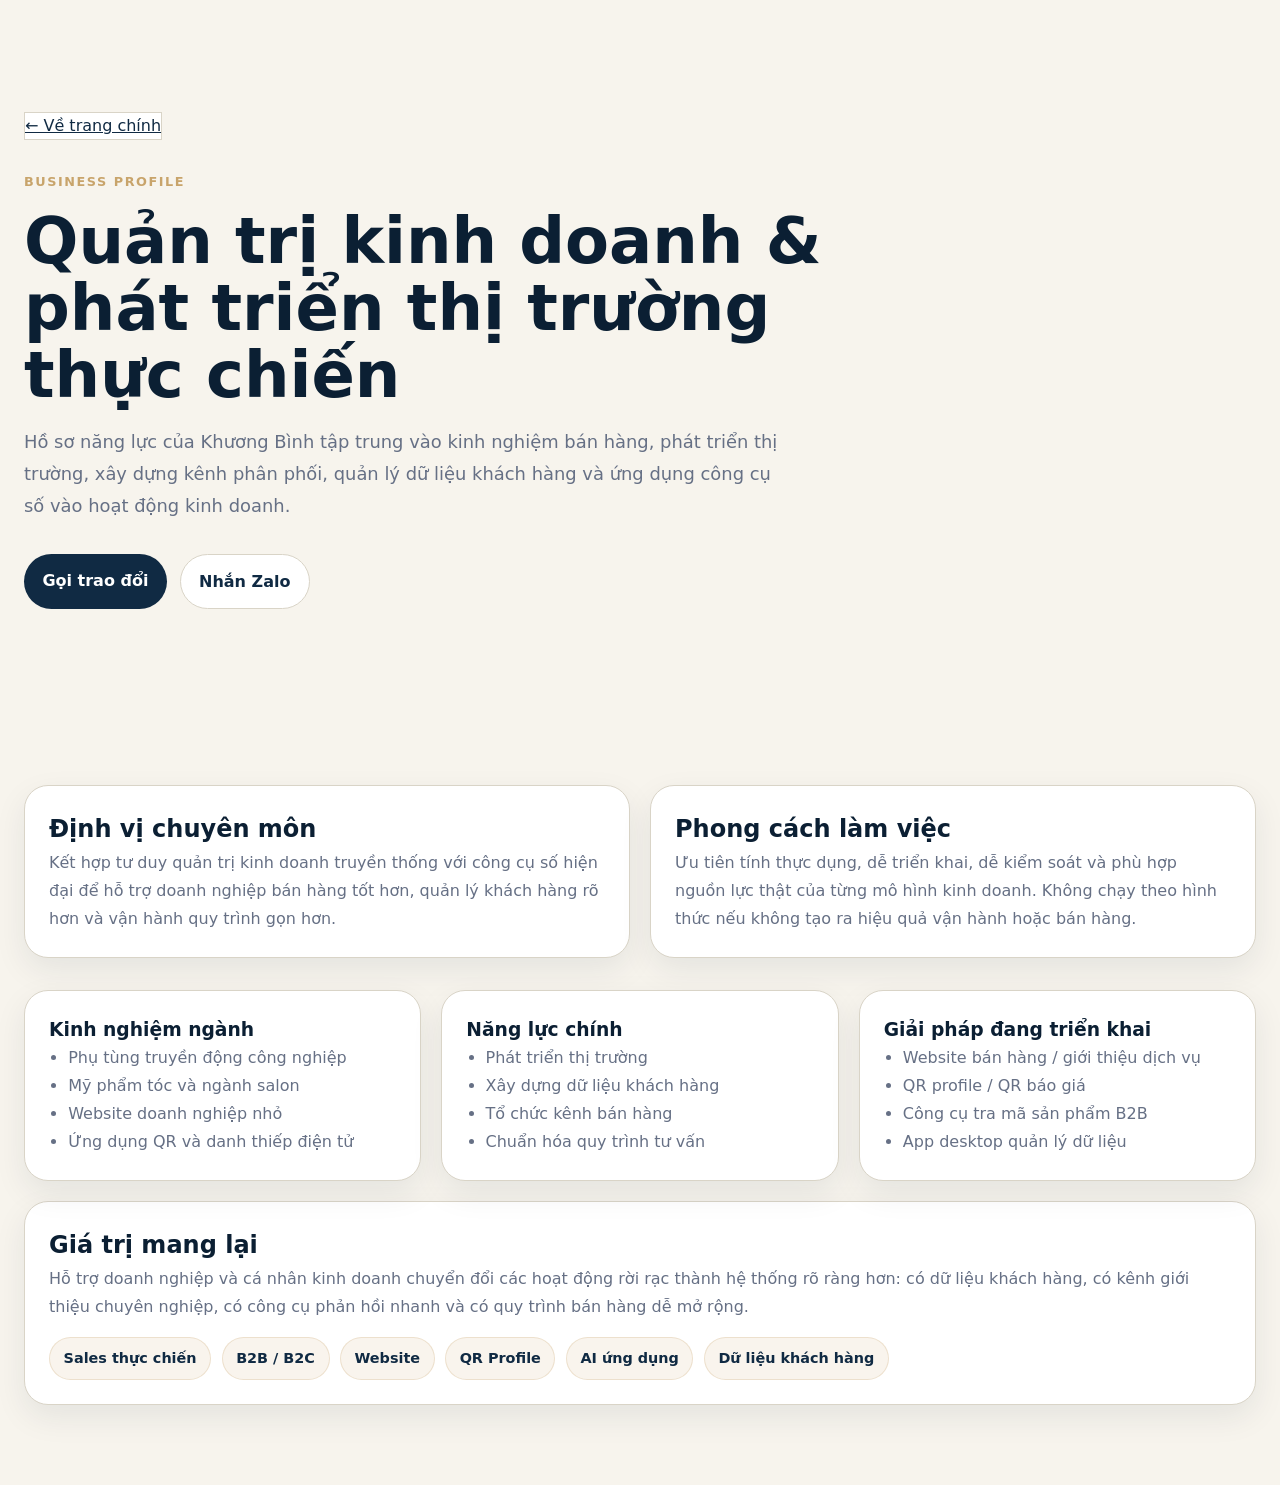
==== ho-so-quan-tri-kinh-doanh.html @ 4080fa9e "add business profile and digital card sample pages" ====
<!DOCTYPE html>
<html lang="vi">
<head>
  <meta charset="UTF-8" />
  <meta name="viewport" content="width=device-width, initial-scale=1.0" />
  <title>Hồ sơ quản trị kinh doanh - Khương Bình</title>
  <meta name="description" content="Hồ sơ năng lực quản trị kinh doanh, phát triển thị trường và giải pháp số thực chiến của Khương Bình." />
  <link rel="stylesheet" href="assets/css/style.css" />
  <style>
    .cv-page { background:#F7F4ED; color:#102A43; }
    .cv-hero { padding:7rem 0 4rem; }
    .cv-kicker { color:#C8A46B; font-weight:800; letter-spacing:.12em; text-transform:uppercase; font-size:.8rem; }
    .cv-title { max-width:850px; font-size:clamp(2.2rem,5vw,4.5rem); line-height:1.05; margin:1rem 0; color:#0B1F33; }
    .cv-lead { max-width:760px; font-size:1.12rem; line-height:1.8; color:#667085; }
    .cv-grid { display:grid; grid-template-columns:1fr; gap:1.25rem; margin-top:2rem; }
    .cv-card { background:#fff; border:1px solid #D9D4C7; border-radius:24px; padding:1.5rem; box-shadow:0 12px 32px rgba(16,42,67,.08); }
    .cv-card h2,.cv-card h3 { margin-top:0; color:#0B1F33; }
    .cv-card p,.cv-card li { color:#667085; line-height:1.75; }
    .cv-list { padding-left:1.2rem; margin-bottom:0; }
    .cv-badges { display:flex; flex-wrap:wrap; gap:.65rem; margin-top:1rem; }
    .cv-badge { padding:.55rem .85rem; border-radius:999px; background:rgba(200,164,107,.12); border:1px solid rgba(200,164,107,.25); font-weight:700; font-size:.9rem; color:#102A43; }
    .cv-actions { display:flex; flex-wrap:wrap; gap:.8rem; margin-top:2rem; }
    .cv-actions a { text-decoration:none; padding:.85rem 1.15rem; border-radius:999px; font-weight:800; }
    .cv-primary { background:#102A43; color:#fff; }
    .cv-secondary { background:#fff; color:#102A43; border:1px solid #D9D4C7; }
    @media (min-width:768px){ .cv-grid.two{grid-template-columns:1fr 1fr;} .cv-grid.three{grid-template-columns:repeat(3,1fr);} }
  </style>
</head>
<body class="cv-page">
  <main>
    <section class="cv-hero">
      <div class="container">
        <a href="index.html" class="cv-secondary" style="display:inline-flex;margin-bottom:2rem;">← Về trang chính</a>
        <div class="cv-kicker">Business Profile</div>
        <h1 class="cv-title">Quản trị kinh doanh & phát triển thị trường thực chiến</h1>
        <p class="cv-lead">
          Hồ sơ năng lực của Khương Bình tập trung vào kinh nghiệm bán hàng, phát triển thị trường,
          xây dựng kênh phân phối, quản lý dữ liệu khách hàng và ứng dụng công cụ số vào hoạt động kinh doanh.
        </p>
        <div class="cv-actions">
          <a class="cv-primary" href="tel:0902964685">Gọi trao đổi</a>
          <a class="cv-secondary" href="https://zalo.me/0902964685">Nhắn Zalo</a>
        </div>
      </div>
    </section>

    <section class="section">
      <div class="container">
        <div class="cv-grid two">
          <article class="cv-card">
            <h2>Định vị chuyên môn</h2>
            <p>
              Kết hợp tư duy quản trị kinh doanh truyền thống với công cụ số hiện đại để hỗ trợ doanh nghiệp
              bán hàng tốt hơn, quản lý khách hàng rõ hơn và vận hành quy trình gọn hơn.
            </p>
          </article>
          <article class="cv-card">
            <h2>Phong cách làm việc</h2>
            <p>
              Ưu tiên tính thực dụng, dễ triển khai, dễ kiểm soát và phù hợp nguồn lực thật của từng mô hình kinh doanh.
              Không chạy theo hình thức nếu không tạo ra hiệu quả vận hành hoặc bán hàng.
            </p>
          </article>
        </div>

        <div class="cv-grid three">
          <article class="cv-card">
            <h3>Kinh nghiệm ngành</h3>
            <ul class="cv-list">
              <li>Phụ tùng truyền động công nghiệp</li>
              <li>Mỹ phẩm tóc và ngành salon</li>
              <li>Website doanh nghiệp nhỏ</li>
              <li>Ứng dụng QR và danh thiếp điện tử</li>
            </ul>
          </article>
          <article class="cv-card">
            <h3>Năng lực chính</h3>
            <ul class="cv-list">
              <li>Phát triển thị trường</li>
              <li>Xây dựng dữ liệu khách hàng</li>
              <li>Tổ chức kênh bán hàng</li>
              <li>Chuẩn hóa quy trình tư vấn</li>
            </ul>
          </article>
          <article class="cv-card">
            <h3>Giải pháp đang triển khai</h3>
            <ul class="cv-list">
              <li>Website bán hàng / giới thiệu dịch vụ</li>
              <li>QR profile / QR báo giá</li>
              <li>Công cụ tra mã sản phẩm B2B</li>
              <li>App desktop quản lý dữ liệu</li>
            </ul>
          </article>
        </div>

        <article class="cv-card" style="margin-top:1.25rem;">
          <h2>Giá trị mang lại</h2>
          <p>
            Hỗ trợ doanh nghiệp và cá nhân kinh doanh chuyển đổi các hoạt động rời rạc thành hệ thống rõ ràng hơn:
            có dữ liệu khách hàng, có kênh giới thiệu chuyên nghiệp, có công cụ phản hồi nhanh và có quy trình bán hàng dễ mở rộng.
          </p>
          <div class="cv-badges">
            <span class="cv-badge">Sales thực chiến</span>
            <span class="cv-badge">B2B / B2C</span>
            <span class="cv-badge">Website</span>
            <span class="cv-badge">QR Profile</span>
            <span class="cv-badge">AI ứng dụng</span>
            <span class="cv-badge">Dữ liệu khách hàng</span>
          </div>
        </article>
      </div>
    </section>
  </main>
</body>
</html>
---- assets/css/style.css ----
/* =========================================
   V3 LUXURY EDITORIAL VARIABLES
   ========================================= */
:root {
    --color-bg: #F7F3EA;
    --color-surface: #FFFFFF;
    --color-navy: #071E3D;
    --color-navy-soft: #102A4C;
    --color-gold: #C9A45C;
    --color-gold-soft: #E8D9B5;
    --color-text: #1C2430;
    --color-muted: #667085;
    --color-line: rgba(7, 30, 61, 0.12);

    --font-sans: system-ui, -apple-system, BlinkMacSystemFont, 'Segoe UI', Roboto, sans-serif;
}

html {
    scroll-behavior: smooth;
}

* {
    margin: 0;
    padding: 0;
    box-sizing: border-box;
}

body {
    font-family: var(--font-sans);
    color: var(--color-text);
    background-color: var(--color-bg);
    line-height: 1.6;
    -webkit-font-smoothing: antialiased;
}

/* Utils */
.container { max-width: 1280px; margin: 0 auto; padding: 0 1.5rem; }
.section { padding: 5rem 0; }
.mb-0 { margin-bottom: 0 !important; }
.mt-4 { margin-top: 2rem !important; }
.text-center { text-align: center; }
.bg-surface { background-color: var(--color-surface); }

/* =========================================
   TOP NAVIGATION
   ========================================= */
.top-nav {
    position: fixed;
    top: 0; left: 0; width: 100%;
    height: 64px;
    background: rgba(247, 243, 234, 0.85); /* Ivory mờ */
    backdrop-filter: blur(12px);
    -webkit-backdrop-filter: blur(12px);
    border-bottom: 1px solid var(--color-line);
    z-index: 1000;
}

.nav-container {
    max-width: 1360px;
    margin: 0 auto;
    padding: 0 1.5rem;
    height: 100%;
    display: flex;
    align-items: center;
    justify-content: space-between;
}

.nav-brand {
    font-weight: 800;
    font-size: 1.1rem;
    color: var(--color-navy);
    text-decoration: none;
    letter-spacing: 0.05em;
}

.nav-links {
    display: flex;
    gap: 2rem;
}

.nav-links a {
    text-decoration: none;
    color: var(--color-text);
    font-weight: 500;
    font-size: 0.95rem;
    transition: color 0.3s;
}

.nav-links a:hover {
    color: var(--color-gold);
}

/* Buttons */
.btn {
    display: inline-flex;
    align-items: center;
    justify-content: center;
    padding: 0.75rem 1.5rem;
    font-weight: 600;
    text-decoration: none;
    border-radius: 8px;
    transition: all 0.3s ease;
    cursor: pointer;
    font-size: 1rem;
    border: 1px solid transparent;
}

.btn-primary { background: var(--color-navy); color: white; }
.btn-primary:hover { background: var(--color-navy-soft); }
.btn-outline { background: transparent; color: var(--color-navy); border-color: var(--color-line); }
.btn-outline:hover { background: var(--color-surface); border-color: var(--color-navy); }
.btn-text { color: var(--color-muted); padding: 0.75rem; }
.btn-text:hover { color: var(--color-navy); }
.btn-small { padding: 0.5rem 1rem; font-size: 0.9rem; }
.btn-full { width: 100%; }

/* =========================================
   HERO SPLIT (EDITORIAL)
   ========================================= */
.section-hero {
    padding-top: calc(64px + 2rem); /* Account for fixed header */
    padding-bottom: 4rem;
}

.hero-container {
    max-width: 1380px;
    margin: 0 auto;
    padding: 0 1.5rem;
    display: flex;
    flex-direction: column;
    gap: 3rem;
}

/* Profile Card */
.hero-left { width: 100%; }
.profile-card {
    background: var(--color-surface);
    border-radius: 28px;
    padding: 2rem;
    border: 1px solid var(--color-line);
    box-shadow: 0 24px 48px rgba(7, 30, 61, 0.06);
    position: relative;
    overflow: hidden;
}

/* Fine gold line top */
.profile-card::before {
    content: "";
    position: absolute;
    top: 0; left: 0; width: 100%; height: 4px;
    background: var(--color-gold);
}

.profile-visual { margin-bottom: 2rem; }
.profile-photo {
    width: 100%;
    height: 220px;
    object-fit: cover;
    object-position: center 35%;
    border-radius: 22px;
    box-shadow: 0 8px 24px rgba(7,30,61,0.08);
    border: 1px solid rgba(7,30,61,0.08);
    display: block;
}

.eyebrow {
    font-size: 0.75rem;
    font-weight: 700;
    color: var(--color-gold);
    letter-spacing: 0.1em;
    margin-bottom: 0.5rem;
}

.hero-h1 { font-size: 2.25rem; font-weight: 800; color: var(--color-navy); line-height: 1.1; margin-bottom: 0.25rem; letter-spacing: -0.03em; }
.hero-subtitle { font-size: 1.1rem; font-weight: 500; color: var(--color-text); margin-bottom: 0.75rem; }

.trust-line {
    font-size: 0.85rem;
    font-weight: 600;
    color: var(--color-navy);
    padding-left: 0.75rem;
    border-left: 2px solid var(--color-gold);
    margin-bottom: 1rem;
    line-height: 1.4;
}

.hero-desc { font-size: 0.9rem; color: var(--color-muted); line-height: 1.7; margin-bottom: 1rem; }

.hero-tags-line {
    font-size: 0.85rem;
    color: var(--color-navy);
    font-weight: 600;
    padding-top: 1rem;
    border-top: 1px solid var(--color-line);
    margin-bottom: 2rem;
}

.profile-actions { display: flex; flex-direction: column; gap: 0.75rem; }
.action-row { display: grid; grid-template-columns: 1fr 1fr; gap: 0.75rem; }

/* Rail Header (Text + Controls) */
.rail-header {
    display: flex; justify-content: space-between; align-items: flex-end;
    margin-bottom: 1.5rem;
}
.rail-title { font-size: 1.5rem; font-weight: 700; color: var(--color-navy); }
.rail-desc { font-size: 0.95rem; color: var(--color-muted); max-width: 400px; margin-top: 0.25rem; }

.rail-controls { display: flex; gap: 0.5rem; }
.rail-nav-btn {
    width: 44px; height: 44px;
    border-radius: 50%;
    border: 1px solid var(--color-line);
    background: var(--color-surface);
    color: var(--color-navy);
    display: flex; align-items: center; justify-content: center;
    cursor: pointer; transition: 0.3s;
}
.rail-nav-btn:hover { background: var(--color-navy); color: white; border-color: var(--color-navy); }

/* Vertical Image Rail */
.hero-right { width: 100%; min-width: 0; }
.rail-wrapper { margin: 0 -1.5rem; } 
.rail-track {
    display: flex; gap: 1.25rem;
    overflow-x: auto;
    scroll-snap-type: x mandatory;
    scroll-padding-left: 1.5rem; /* Fix cho Card 01 không bị cắt khi dùng padding */
    scrollbar-width: none;
    padding: 8px 1.5rem 24px 1.5rem; 
}
.rail-track::-webkit-scrollbar { display: none; }

.domain-card {
    flex: 0 0 280px;
    height: 420px;
    border-radius: 28px;
    scroll-snap-align: start;
    position: relative;
    overflow: hidden;
    box-shadow: 0 10px 30px rgba(0,0,0,0.05);
    display: flex; flex-direction: column;
}

.domain-card img {
    width: 100%; height: 100%;
    object-fit: cover;
    position: absolute; top: 0; left: 0;
    z-index: 0;
}

.domain-card::after {
    content: "";
    position: absolute; top: 0; left: 0; width: 100%; height: 100%;
    background: rgba(0, 0, 0, 0.4);
    z-index: 1; pointer-events: none;
}

/* Domain Card Subtle CSS Pattern */
.domain-card::before {
    content: "";
    position: absolute;
    top: 0; left: 0; width: 100%; height: 100%;
    background-image: 
        radial-gradient(circle at 100% 0%, rgba(255,255,255,0.2) 0%, transparent 50%),
        linear-gradient(rgba(255,255,255,0.04) 1px, transparent 1px),
        linear-gradient(90deg, rgba(255,255,255,0.04) 1px, transparent 1px),
        radial-gradient(rgba(255,255,255,0.08) 1px, transparent 1px);
    background-size: 100% 100%, 24px 24px, 24px 24px, 12px 12px;
    z-index: 1;
    pointer-events: none;
}

/* CSS Gradients cao cấp (Tránh màu gắt) */
.bg-grad-1 { background: linear-gradient(135deg, #102A4C 0%, #8A6D3B 100%); } /* Navy + Gold */
.bg-grad-2 { background: linear-gradient(135deg, #0A192F 0%, #1E40AF 100%); } /* Navy + Blue tech */
.bg-grad-3 { background: linear-gradient(135deg, #5C544D 0%, #2A2522 100%); } /* Soft gray / Champagne dark */
.bg-grad-4 { background: linear-gradient(135deg, #475569 0%, #0F172A 100%); } /* Graphite / Steel / Navy */
.bg-grad-5 { background: linear-gradient(135deg, #2D3748 0%, #111827 100%); }
.bg-grad-6 { background: linear-gradient(135deg, #374151 0%, #000000 100%); }

.card-num {
    position: absolute; top: 1.25rem; right: 1.5rem;
    font-size: 2rem; font-weight: 800; color: rgba(255,255,255,0.3);
}

.card-num, .domain-content { position: relative; z-index: 2; }

.domain-content {
    margin-top: auto; /* Push content to bottom */
    padding: 2.5rem 1.5rem 1.5rem 1.5rem;
    background: linear-gradient(to top, rgba(0,0,0,0.85) 0%, rgba(0,0,0,0.5) 60%, transparent 100%);
    color: white;
    width: 100%;
}

.badge {
    display: inline-block;
    font-size: 0.75rem; font-weight: 700;
    background: var(--color-gold); color: white;
    padding: 0.25rem 0.75rem; border-radius: 100px;
    margin-bottom: 0.75rem;
}

.domain-content h4 { font-size: 1.25rem; font-weight: 700; margin-bottom: 0.5rem; }
.domain-content p { font-size: 0.9rem; color: rgba(255,255,255,0.8); line-height: 1.5; margin-bottom: 1.25rem; }
.card-link { display: inline-flex; align-items: center; gap: 0.25rem; font-size: 0.9rem; font-weight: 600; color: white; text-decoration: none; }
.card-link:hover { color: var(--color-gold-soft); }

/* =========================================
   SECTIONS & GRIDS
   ========================================= */
.section-title { font-size: 2rem; font-weight: 800; color: var(--color-heading); margin-bottom: 2.5rem; letter-spacing: -0.02em; }

.grid-competencies {
    display: grid; grid-template-columns: 1fr; gap: 1.5rem;
}
.comp-card {
    background: var(--color-surface);
    padding: 2rem; border-radius: 20px;
    border: 1px solid var(--color-line);
    transition: 0.3s;
}
.comp-card:hover { border-color: var(--color-gold); box-shadow: 0 10px 20px rgba(0,0,0,0.03); }
.comp-card h5 { font-size: 1.15rem; font-weight: 700; margin-bottom: 0.75rem; color: var(--color-navy); }
.comp-card p { font-size: 0.95rem; color: var(--color-muted); }

.comp-card { position: relative; }
.comp-num {
    position: absolute;
    top: 1.5rem; right: 1.5rem;
    font-size: 1.5rem; font-weight: 800;
    color: var(--color-line); line-height: 1;
}

/* Project Rail (Smaller cards) */
.project-card {
    flex: 0 0 280px; height: 340px;
    background: var(--color-surface);
    border-radius: 24px;
    border: 1px solid var(--color-line);
    scroll-snap-align: start;
    display: flex; flex-direction: column; overflow: hidden;
}
.proj-visual { height: 140px; width: 100%; position: relative; overflow: hidden; }

.proj-visual img {
    width: 100%; height: 100%;
    object-fit: cover;
    display: block;
}

.proj-visual::after {
    content: "";
    position: absolute; top: 0; left: 0; width: 100%; height: 100%;
    background: rgba(0, 0, 0, 0.3);
    z-index: 1; pointer-events: none;
}

.proj-visual::before {
    content: ""; position: absolute; top: 0; left: 0; width: 100%; height: 100%;
    background-image: 
        linear-gradient(rgba(255,255,255,0.06) 1px, transparent 1px),
        linear-gradient(90deg, rgba(255,255,255,0.06) 1px, transparent 1px);
    background-size: 20px 20px;
    z-index: 1;
}
.proj-badge {
    position: absolute; top: 1rem; right: 1rem;
    background: rgba(255,255,255,0.15);
    backdrop-filter: blur(4px); -webkit-backdrop-filter: blur(4px);
    color: white; font-size: 0.75rem; font-weight: 700;
    padding: 0.25rem 0.75rem; border-radius: 100px;
    border: 1px solid rgba(255,255,255,0.15);
    z-index: 2;
}
.proj-content { padding: 1.5rem; display: flex; flex-direction: column; flex: 1; }
.proj-content h5 { font-size: 1.1rem; font-weight: 700; margin-bottom: 0.5rem; }
.proj-content p { font-size: 0.9rem; color: var(--color-muted); margin-bottom: 1.5rem; flex: 1; }

/* =========================================
   CONTACT FORM
   ========================================= */
.section-cta { background-color: var(--color-navy); color: white; }
.cta-wrapper {
    display: grid; grid-template-columns: 1fr; gap: 3rem;
    background: var(--color-navy-soft);
    border-radius: 32px; padding: 2.5rem;
}
.cta-info h2 { font-size: 2rem; margin-bottom: 1rem; }
.cta-info p { color: rgba(255,255,255,0.8); margin-bottom: 2rem; }
.contact-list { list-style: none; display: flex; flex-direction: column; gap: 1rem; }
.contact-list li { display: flex; align-items: center; gap: 0.75rem; font-size: 1rem; }

.cta-form-box { background: var(--color-surface); padding: 2rem; border-radius: 24px; color: var(--color-navy); }
.form-group { margin-bottom: 1.5rem; }
.form-group label { display: block; font-size: 0.85rem; font-weight: 700; margin-bottom: 0.5rem; color: var(--color-muted); }
.form-group input, .form-group select, .form-group textarea {
    width: 100%; padding: 0.85rem; border: 1px solid var(--color-line);
    border-radius: 8px; font-family: inherit; font-size: 1rem;
    background: var(--color-bg); transition: 0.3s;
}
.form-group input:focus, .form-group select:focus, .form-group textarea:focus {
    outline: none; border-color: var(--color-navy); background: var(--color-surface);
}

/* =========================================
   FOOTER & MOBILE BAR
   ========================================= */
.footer { padding: 3rem 0; color: var(--color-muted); }
.footer-name { font-weight: 800; color: var(--color-navy); font-size: 1.25rem; margin-bottom: 0.5rem; }
.footer-links { display: flex; flex-wrap: wrap; justify-content: center; gap: 1rem; margin-bottom: 1.5rem; }
.footer-links a { color: var(--color-muted); text-decoration: none; font-size: 0.9rem; font-weight: 500; transition: color 0.3s; }
.footer-links a:hover { color: var(--color-navy); }

.mobile-action-bar {
    position: fixed; bottom: 0; left: 0; width: 100%;
    background: rgba(255, 255, 255, 0.9);
    backdrop-filter: blur(10px); -webkit-backdrop-filter: blur(10px);
    border-top: 1px solid var(--color-line);
    display: flex; justify-content: space-around; padding: 0.5rem 0 1.25rem 0;
    z-index: 1000;
}
.action-item {
    display: flex; flex-direction: column; align-items: center; gap: 0.25rem;
    color: var(--color-navy); text-decoration: none; font-size: 0.75rem; font-weight: 600;
}

/* =========================================
   SEARCH MODAL
   ========================================= */
.search-modal {
    position: fixed;
    top: 0; left: 0; width: 100%; height: 100%;
    z-index: 2000;
    display: flex;
    justify-content: center;
    align-items: flex-start;
    padding-top: 10vh;
    opacity: 0;
    visibility: hidden;
    transition: opacity 0.3s, visibility 0.3s;
}

.search-modal.active {
    opacity: 1;
    visibility: visible;
}

.search-modal-overlay {
    position: absolute;
    top: 0; left: 0; width: 100%; height: 100%;
    background: rgba(7, 30, 61, 0.4);
    backdrop-filter: blur(4px);
    -webkit-backdrop-filter: blur(4px);
}

.search-modal-container {
    position: relative;
    width: 100%;
    max-width: 600px;
    background: var(--color-surface);
    border-radius: 16px;
    box-shadow: 0 24px 48px rgba(0,0,0,0.1);
    overflow: hidden;
    display: flex;
    flex-direction: column;
    max-height: 80vh;
    transform: translateY(-20px) scale(0.98);
    transition: transform 0.3s cubic-bezier(0.16, 1, 0.3, 1);
}

.search-modal.active .search-modal-container {
    transform: translateY(0) scale(1);
}

.search-header {
    display: flex;
    align-items: center;
    padding: 1rem 1.5rem;
    border-bottom: 1px solid var(--color-line);
    gap: 1rem;
}

.search-icon { color: var(--color-muted); }

#search-input {
    flex: 1;
    border: none;
    font-size: 1.1rem;
    color: var(--color-navy);
    background: transparent;
    outline: none;
    min-width: 0;
}

#search-input::placeholder { color: var(--color-muted); opacity: 0.7; }

.search-close {
    background: transparent;
    border: none;
    color: var(--color-muted);
    cursor: pointer;
    padding: 0.5rem;
    border-radius: 8px;
    display: flex;
    transition: background 0.2s;
}
.search-close:hover { background: var(--color-bg); color: var(--color-navy); }

.search-results {
    overflow-y: auto;
    padding: 1rem 0;
}

.search-group {
    padding-bottom: 0.5rem;
}
.search-group:not(:last-child) {
    border-bottom: 1px solid var(--color-line);
    margin-bottom: 0.5rem;
}

.search-group-title {
    font-size: 0.75rem;
    font-weight: 700;
    color: var(--color-muted);
    text-transform: uppercase;
    letter-spacing: 0.05em;
    padding: 0.5rem 1.5rem;
}

.search-item {
    display: flex;
    align-items: center;
    gap: 0.75rem;
    padding: 0.75rem 1.5rem;
    text-decoration: none;
    color: var(--color-navy);
    transition: background 0.2s;
}

.search-item:hover {
    background: var(--color-bg);
}

.search-item-title { font-weight: 600; font-size: 0.95rem; }

.search-empty {
    padding: 3rem 1.5rem;
    text-align: center;
    color: var(--color-muted);
}
.search-empty a { color: var(--color-navy); font-weight: 600; text-decoration: underline; }

/* =========================================
   MEDIA QUERIES
   ========================================= */
.desktop-only { display: none; }

@media (max-width: 767px) {
    .search-modal {
        align-items: flex-end;
        padding-top: 0;
    }
    .search-modal-container {
        border-radius: 24px 24px 0 0;
        max-width: 100%;
        max-height: 90vh;
        height: 80vh;
        transform: translateY(100%);
    }
    .search-modal.active .search-modal-container {
        transform: translateY(0);
    }
}

@media (min-width: 768px) {
    .mobile-only { display: none; }
    .desktop-only { display: flex; }
    body { padding-bottom: 0; }
    
    .hero-container { 
        display: grid; 
        grid-template-columns: minmax(360px, 420px) minmax(0, 1fr); 
        gap: 4rem; 
        align-items: center; /* Giúp Profile card thu gọn lại vừa fit nội dung */
        min-height: calc(100vh - 72px); 
    }
    .profile-card { height: fit-content; padding: 2.5rem; border-radius: 32px; }
    .profile-photo { height: 260px; border-radius: 26px; }
    
    .rail-wrapper { margin: 0; }
    .rail-track { padding-left: 0; padding-right: 0; scroll-padding-left: 0; gap: 1.5rem; }
    .domain-card { height: 460px; flex: 0 0 280px; }
    
    .grid-competencies { grid-template-columns: repeat(3, 1fr); }
    .cta-wrapper { grid-template-columns: 1fr 1fr; padding: 4rem; }
}

/* PATCH: Project cards polish */
.project-card,
.proj-card {
    background: #ffffff;
    border: 1px solid #D9D4C7;
    border-radius: 22px;
    overflow: hidden;
    box-shadow: 0 10px 30px rgba(16, 42, 67, 0.08);
    transition: transform 0.25s ease, box-shadow 0.25s ease, border-color 0.25s ease;
}

.project-card:hover,
.proj-card:hover {
    transform: translateY(-4px);
    box-shadow: 0 16px 38px rgba(16, 42, 67, 0.13);
    border-color: rgba(200, 164, 107, 0.55);
}

.proj-visual {
    position: relative;
    width: 100%;
    aspect-ratio: 16 / 10;
    overflow: hidden;
    background: #F1ECE3;
}

.proj-visual img {
    display: block;
    width: 100%;
    height: 100%;
    object-fit: cover;
}

.proj-badge {
    position: absolute;
    top: 0.75rem;
    right: 0.75rem;
    z-index: 2;
    display: inline-flex;
    align-items: center;
    justify-content: center;
    min-width: 34px;
    height: 26px;
    padding: 0 0.65rem;
    border-radius: 999px;
    background: rgba(16, 42, 67, 0.72);
    color: #fff;
    font-size: 0.72rem;
    font-weight: 700;
    line-height: 1;
    border: 1px solid rgba(255, 255, 255, 0.25);
    backdrop-filter: blur(8px);
}

.proj-content,
.project-card-content {
    padding: 1rem 1rem 1.1rem;
}

.proj-title,
.project-card-title {
    color: #102A43;
    font-weight: 800;
    line-height: 1.25;
    margin-bottom: 0.45rem;
    display: -webkit-box;
    -webkit-line-clamp: 2;
    -webkit-box-orient: vertical;
    overflow: hidden;
}

.proj-desc,
.project-card-desc {
    color: #667085;
    line-height: 1.55;
    margin-bottom: 0.85rem;
    display: -webkit-box;
    -webkit-line-clamp: 2;
    -webkit-box-orient: vertical;
    overflow: hidden;
}

.proj-link,
.project-card a {
    min-height: 38px;
    padding: 0.55rem 0.85rem;
    border-radius: 999px;
    font-size: 0.88rem;
    font-weight: 700;
}

/* PATCH: competency icons */
.competency-card,
.core-skill-card {
    position: relative;
}

.competency-head,
.core-skill-head {
    display: flex;
    align-items: flex-start;
    gap: 0.85rem;
    margin-bottom: 0.9rem;
}

.competency-icon,
.core-skill-icon {
    flex: 0 0 42px;
    width: 42px;
    height: 42px;
    border-radius: 14px;
    display: inline-flex;
    align-items: center;
    justify-content: center;
    background: rgba(200, 164, 107, 0.12);
    border: 1px solid rgba(200, 164, 107, 0.22);
    color: #102A43;
    font-size: 1.05rem;
    line-height: 1;
    box-shadow: 0 8px 20px rgba(16, 42, 67, 0.06);
}

.competency-head h3,
.core-skill-head h3 {
    margin: 0;
}

@media (max-width: 767px) {
    .competency-icon,
    .core-skill-icon {
        width: 38px;
        height: 38px;
        border-radius: 12px;
        font-size: 0.95rem;
    }
}
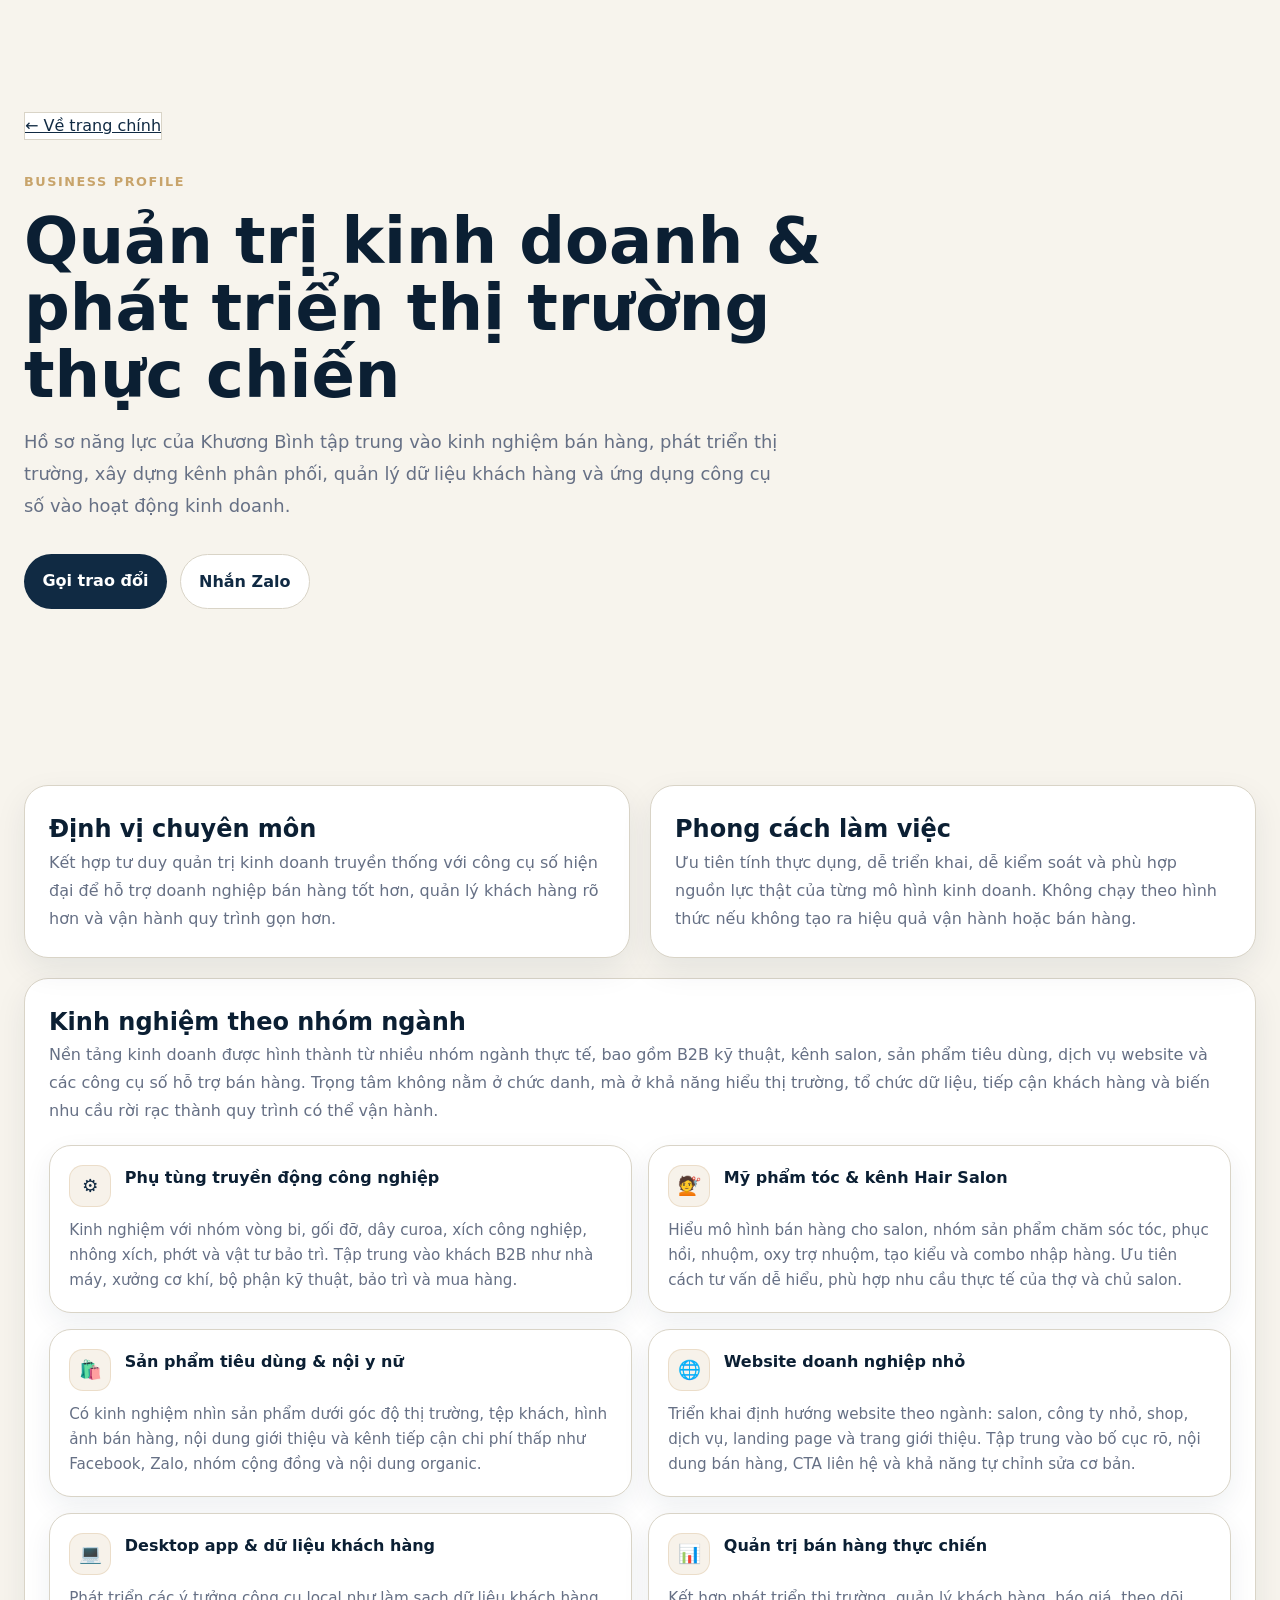
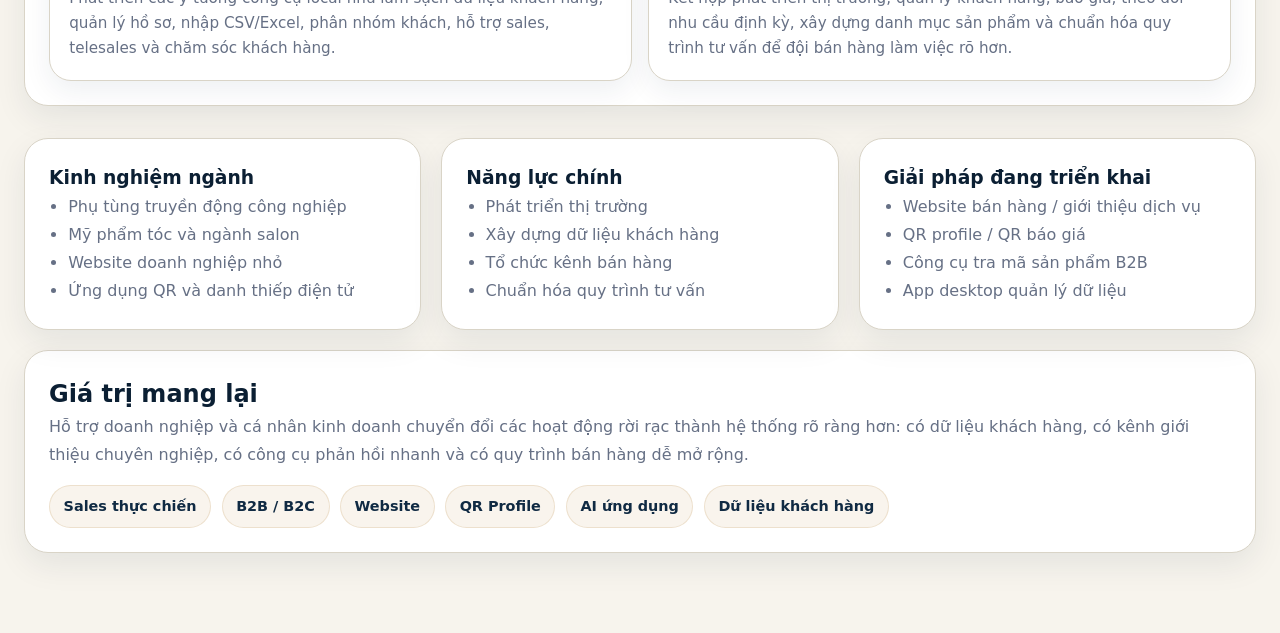
==== commit 996c882b: "expand business profile industry experience" ====
--- a/ho-so-quan-tri-kinh-doanh.html
+++ b/ho-so-quan-tri-kinh-doanh.html
@@ -24,6 +24,51 @@
     .cv-primary { background:#102A43; color:#fff; }
     .cv-secondary { background:#fff; color:#102A43; border:1px solid #D9D4C7; }
     @media (min-width:768px){ .cv-grid.two{grid-template-columns:1fr 1fr;} .cv-grid.three{grid-template-columns:repeat(3,1fr);} }
+    .industry-grid {
+      display:grid;
+      grid-template-columns:1fr;
+      gap:1rem;
+      margin-top:1.25rem;
+    }
+    .industry-card {
+      background:#fff;
+      border:1px solid #D9D4C7;
+      border-radius:22px;
+      padding:1.2rem;
+      box-shadow:0 10px 28px rgba(16,42,67,.07);
+    }
+    .industry-head {
+      display:flex;
+      align-items:flex-start;
+      gap:.85rem;
+      margin-bottom:.65rem;
+    }
+    .industry-icon {
+      width:42px;
+      height:42px;
+      border-radius:14px;
+      display:inline-flex;
+      align-items:center;
+      justify-content:center;
+      background:rgba(200,164,107,.14);
+      border:1px solid rgba(200,164,107,.26);
+      font-size:1.15rem;
+      flex:0 0 42px;
+    }
+    .industry-card h3 {
+      margin:0;
+      color:#0B1F33;
+      font-size:1rem;
+    }
+    .industry-card p {
+      margin:.35rem 0 0;
+      color:#667085;
+      line-height:1.65;
+      font-size:.95rem;
+    }
+    @media (min-width:768px){
+      .industry-grid{grid-template-columns:repeat(2,1fr);}
+    }
   </style>
 </head>
 <body class="cv-page">
@@ -62,6 +107,88 @@
             </p>
           </article>
         </div>
+
+        <article class="cv-card" style="margin-top:1.25rem;">
+          <h2>Kinh nghiệm theo nhóm ngành</h2>
+          <p>
+            Nền tảng kinh doanh được hình thành từ nhiều nhóm ngành thực tế, bao gồm B2B kỹ thuật,
+            kênh salon, sản phẩm tiêu dùng, dịch vụ website và các công cụ số hỗ trợ bán hàng.
+            Trọng tâm không nằm ở chức danh, mà ở khả năng hiểu thị trường, tổ chức dữ liệu,
+            tiếp cận khách hàng và biến nhu cầu rời rạc thành quy trình có thể vận hành.
+          </p>
+
+          <div class="industry-grid">
+            <div class="industry-card">
+              <div class="industry-head">
+                <span class="industry-icon">⚙️</span>
+                <h3>Phụ tùng truyền động công nghiệp</h3>
+              </div>
+              <p>
+                Kinh nghiệm với nhóm vòng bi, gối đỡ, dây curoa, xích công nghiệp, nhông xích,
+                phớt và vật tư bảo trì. Tập trung vào khách B2B như nhà máy, xưởng cơ khí,
+                bộ phận kỹ thuật, bảo trì và mua hàng.
+              </p>
+            </div>
+
+            <div class="industry-card">
+              <div class="industry-head">
+                <span class="industry-icon">💇</span>
+                <h3>Mỹ phẩm tóc & kênh Hair Salon</h3>
+              </div>
+              <p>
+                Hiểu mô hình bán hàng cho salon, nhóm sản phẩm chăm sóc tóc, phục hồi, nhuộm,
+                oxy trợ nhuộm, tạo kiểu và combo nhập hàng. Ưu tiên cách tư vấn dễ hiểu,
+                phù hợp nhu cầu thực tế của thợ và chủ salon.
+              </p>
+            </div>
+
+            <div class="industry-card">
+              <div class="industry-head">
+                <span class="industry-icon">🛍️</span>
+                <h3>Sản phẩm tiêu dùng & nội y nữ</h3>
+              </div>
+              <p>
+                Có kinh nghiệm nhìn sản phẩm dưới góc độ thị trường, tệp khách, hình ảnh bán hàng,
+                nội dung giới thiệu và kênh tiếp cận chi phí thấp như Facebook, Zalo, nhóm cộng đồng
+                và nội dung organic.
+              </p>
+            </div>
+
+            <div class="industry-card">
+              <div class="industry-head">
+                <span class="industry-icon">🌐</span>
+                <h3>Website doanh nghiệp nhỏ</h3>
+              </div>
+              <p>
+                Triển khai định hướng website theo ngành: salon, công ty nhỏ, shop, dịch vụ,
+                landing page và trang giới thiệu. Tập trung vào bố cục rõ, nội dung bán hàng,
+                CTA liên hệ và khả năng tự chỉnh sửa cơ bản.
+              </p>
+            </div>
+
+            <div class="industry-card">
+              <div class="industry-head">
+                <span class="industry-icon">💻</span>
+                <h3>Desktop app & dữ liệu khách hàng</h3>
+              </div>
+              <p>
+                Phát triển các ý tưởng công cụ local như làm sạch dữ liệu khách hàng, quản lý hồ sơ,
+                nhập CSV/Excel, phân nhóm khách, hỗ trợ sales, telesales và chăm sóc khách hàng.
+              </p>
+            </div>
+
+            <div class="industry-card">
+              <div class="industry-head">
+                <span class="industry-icon">📊</span>
+                <h3>Quản trị bán hàng thực chiến</h3>
+              </div>
+              <p>
+                Kết hợp phát triển thị trường, quản lý khách hàng, báo giá, theo dõi nhu cầu định kỳ,
+                xây dựng danh mục sản phẩm và chuẩn hóa quy trình tư vấn để đội bán hàng làm việc rõ hơn.
+              </p>
+            </div>
+          </div>
+        </article>
 
         <div class="cv-grid three">
           <article class="cv-card">
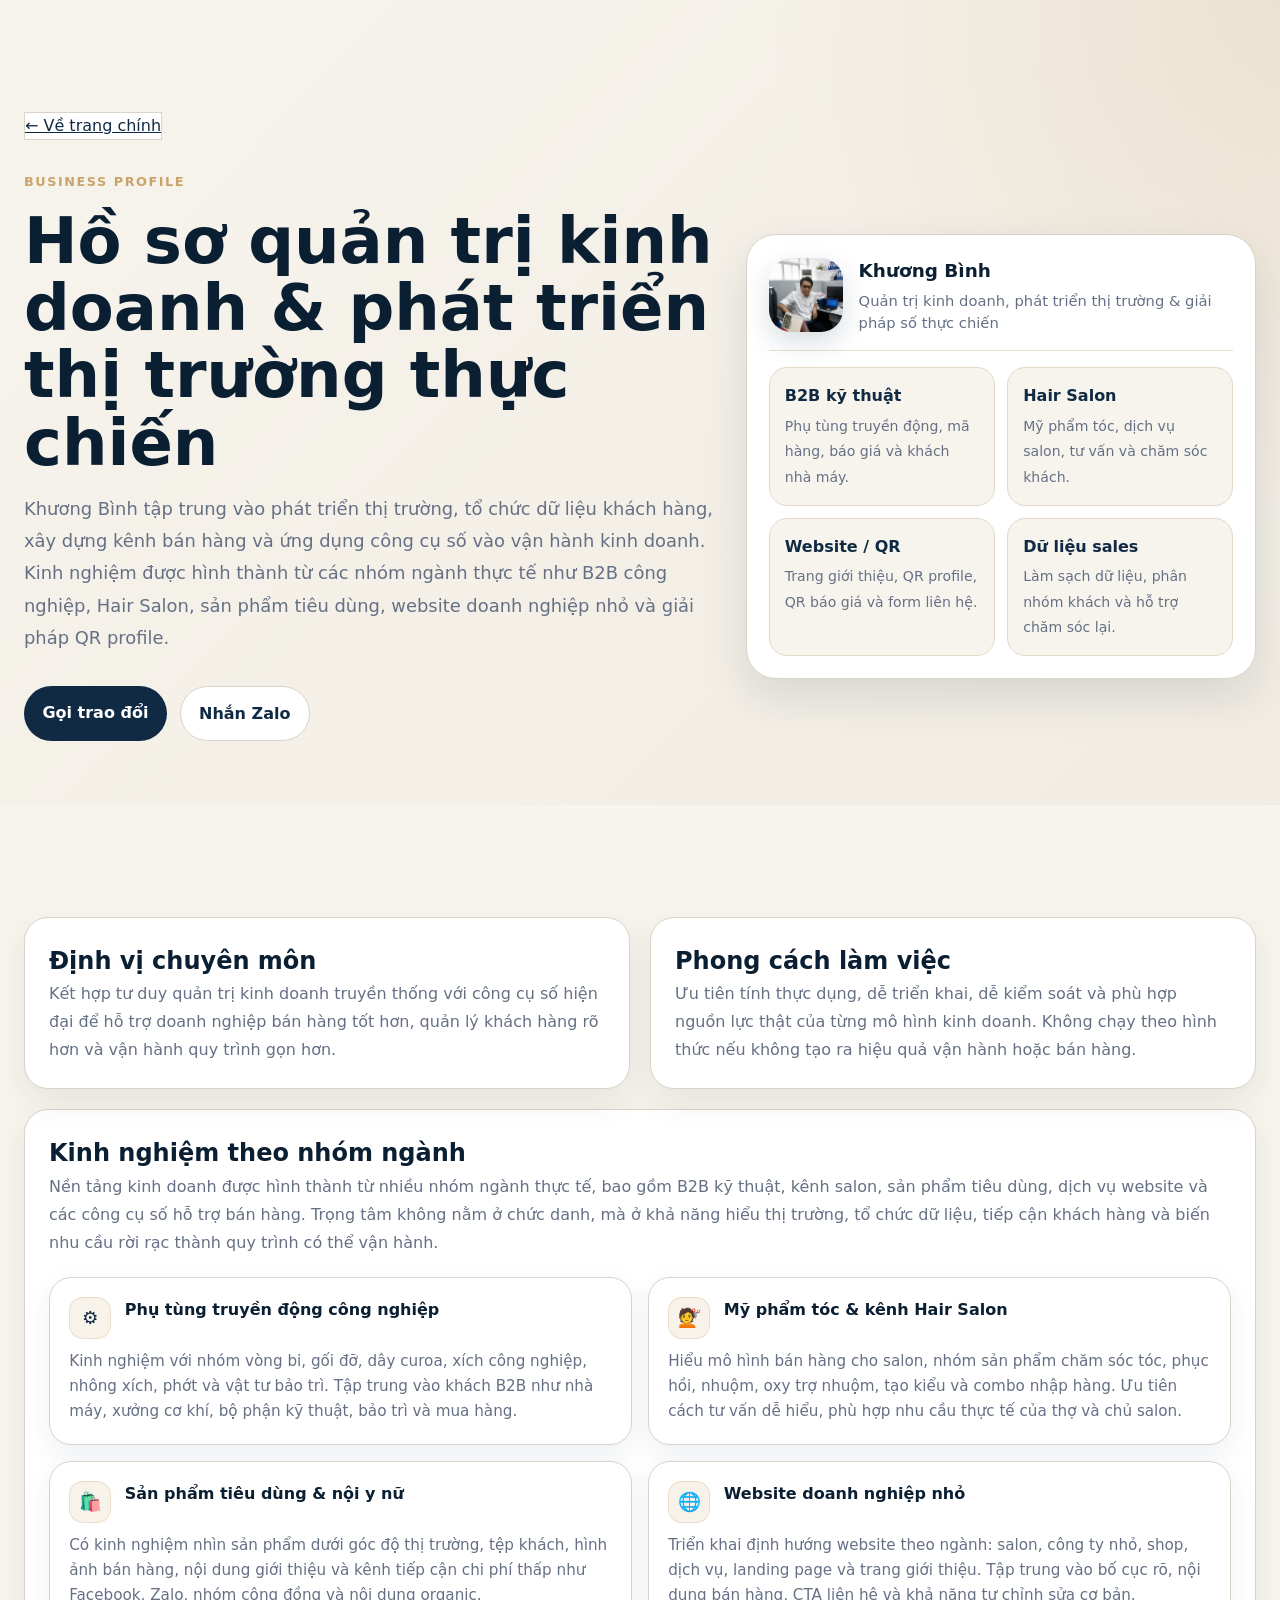
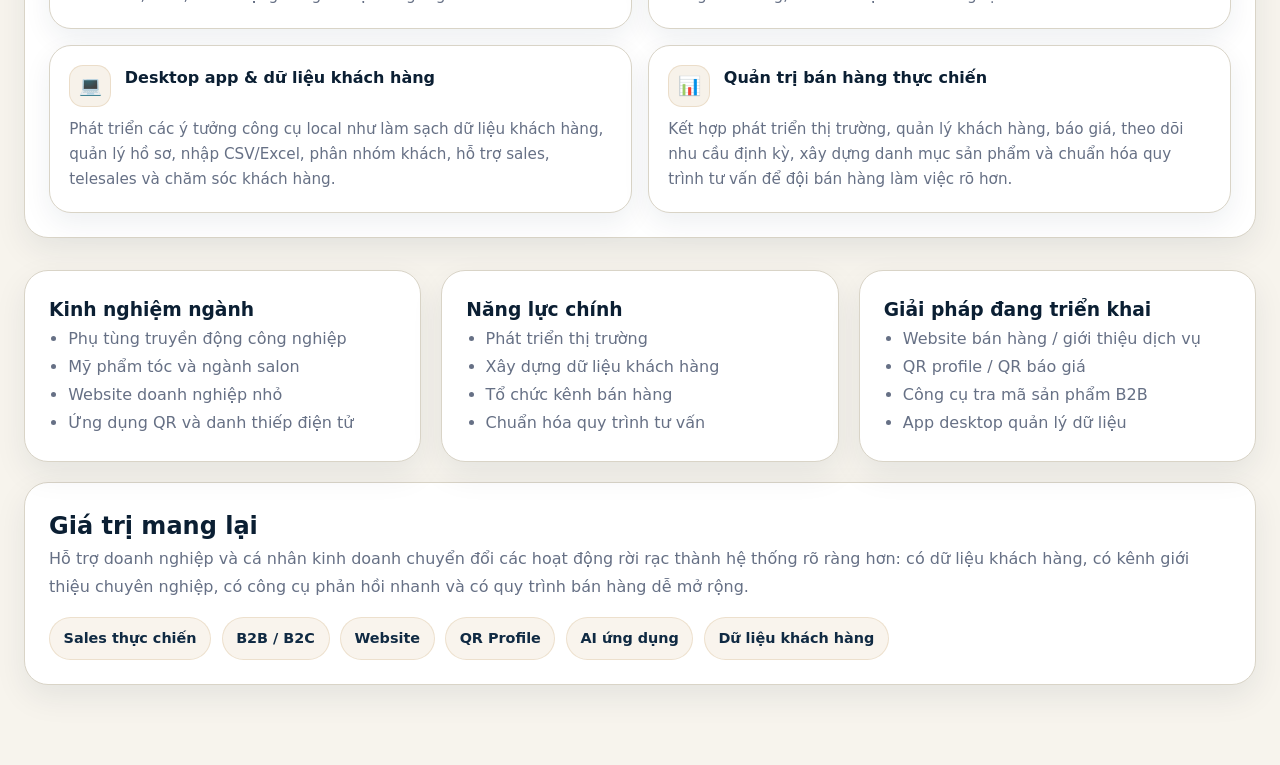
==== commit f1a35709: "a a" ====
--- a/ho-so-quan-tri-kinh-doanh.html
+++ b/ho-so-quan-tri-kinh-doanh.html
@@ -69,22 +69,136 @@
     @media (min-width:768px){
       .industry-grid{grid-template-columns:repeat(2,1fr);}
     }
+    .cv-hero-pro {
+      padding: 7rem 0 4rem;
+      background:
+        radial-gradient(circle at top right, rgba(200,164,107,.18), transparent 34%),
+        linear-gradient(135deg, #F7F4ED 0%, #F1ECE3 100%);
+    }
+    .cv-hero-inner {
+      display: grid;
+      grid-template-columns: 1fr;
+      gap: 2rem;
+      align-items: center;
+    }
+    .cv-hero-copy {
+      max-width: 760px;
+    }
+    .cv-hero-panel {
+      background: #FFFFFF;
+      border: 1px solid #D9D4C7;
+      border-radius: 30px;
+      padding: 1.35rem;
+      box-shadow: 0 18px 45px rgba(16,42,67,.12);
+    }
+    .cv-profile-box {
+      display: flex;
+      align-items: center;
+      gap: 1rem;
+      padding-bottom: 1rem;
+      border-bottom: 1px solid #E7DFD2;
+      margin-bottom: 1rem;
+    }
+    .cv-profile-box img {
+      width: 74px;
+      height: 74px;
+      border-radius: 22px;
+      object-fit: cover;
+      box-shadow: 0 10px 26px rgba(16,42,67,.16);
+    }
+    .cv-profile-name {
+      font-weight: 900;
+      color: #0B1F33;
+      font-size: 1.15rem;
+      margin-bottom: .25rem;
+    }
+    .cv-profile-role {
+      color: #667085;
+      font-size: .92rem;
+      line-height: 1.5;
+    }
+    .cv-metric-grid {
+      display: grid;
+      grid-template-columns: 1fr;
+      gap: .75rem;
+    }
+    .cv-metric {
+      background: #F7F4ED;
+      border: 1px solid #E3D9C8;
+      border-radius: 18px;
+      padding: .95rem;
+    }
+    .cv-metric strong {
+      display: block;
+      color: #102A43;
+      font-size: 1rem;
+      margin-bottom: .25rem;
+    }
+    .cv-metric span {
+      color: #667085;
+      font-size: .88rem;
+      line-height: 1.5;
+    }
+    @media (min-width: 900px) {
+      .cv-hero-inner {
+        grid-template-columns: minmax(0, 1.15fr) minmax(340px, .85fr);
+      }
+      .cv-metric-grid {
+        grid-template-columns: 1fr 1fr;
+      }
+    }
   </style>
 </head>
 <body class="cv-page">
   <main>
-    <section class="cv-hero">
+    <section class="cv-hero-pro">
       <div class="container">
         <a href="index.html" class="cv-secondary" style="display:inline-flex;margin-bottom:2rem;">← Về trang chính</a>
-        <div class="cv-kicker">Business Profile</div>
-        <h1 class="cv-title">Quản trị kinh doanh & phát triển thị trường thực chiến</h1>
-        <p class="cv-lead">
-          Hồ sơ năng lực của Khương Bình tập trung vào kinh nghiệm bán hàng, phát triển thị trường,
-          xây dựng kênh phân phối, quản lý dữ liệu khách hàng và ứng dụng công cụ số vào hoạt động kinh doanh.
-        </p>
-        <div class="cv-actions">
-          <a class="cv-primary" href="tel:0902964685">Gọi trao đổi</a>
-          <a class="cv-secondary" href="https://zalo.me/0902964685">Nhắn Zalo</a>
+
+        <div class="cv-hero-inner">
+          <div class="cv-hero-copy">
+            <div class="cv-kicker">Business Profile</div>
+            <h1 class="cv-title">Hồ sơ quản trị kinh doanh & phát triển thị trường thực chiến</h1>
+            <p class="cv-lead">
+              Khương Bình tập trung vào phát triển thị trường, tổ chức dữ liệu khách hàng,
+              xây dựng kênh bán hàng và ứng dụng công cụ số vào vận hành kinh doanh.
+              Kinh nghiệm được hình thành từ các nhóm ngành thực tế như B2B công nghiệp,
+              Hair Salon, sản phẩm tiêu dùng, website doanh nghiệp nhỏ và giải pháp QR profile.
+            </p>
+            <div class="cv-actions">
+              <a class="cv-primary" href="tel:0902964685">Gọi trao đổi</a>
+              <a class="cv-secondary" href="https://zalo.me/0902964685">Nhắn Zalo</a>
+            </div>
+          </div>
+
+          <aside class="cv-hero-panel">
+            <div class="cv-profile-box">
+              <img src="assets/images/avatar.jpg" alt="Khương Bình" />
+              <div>
+                <div class="cv-profile-name">Khương Bình</div>
+                <div class="cv-profile-role">Quản trị kinh doanh, phát triển thị trường & giải pháp số thực chiến</div>
+              </div>
+            </div>
+
+            <div class="cv-metric-grid">
+              <div class="cv-metric">
+                <strong>B2B kỹ thuật</strong>
+                <span>Phụ tùng truyền động, mã hàng, báo giá và khách nhà máy.</span>
+              </div>
+              <div class="cv-metric">
+                <strong>Hair Salon</strong>
+                <span>Mỹ phẩm tóc, dịch vụ salon, tư vấn và chăm sóc khách.</span>
+              </div>
+              <div class="cv-metric">
+                <strong>Website / QR</strong>
+                <span>Trang giới thiệu, QR profile, QR báo giá và form liên hệ.</span>
+              </div>
+              <div class="cv-metric">
+                <strong>Dữ liệu sales</strong>
+                <span>Làm sạch dữ liệu, phân nhóm khách và hỗ trợ chăm sóc lại.</span>
+              </div>
+            </div>
+          </aside>
         </div>
       </div>
     </section>
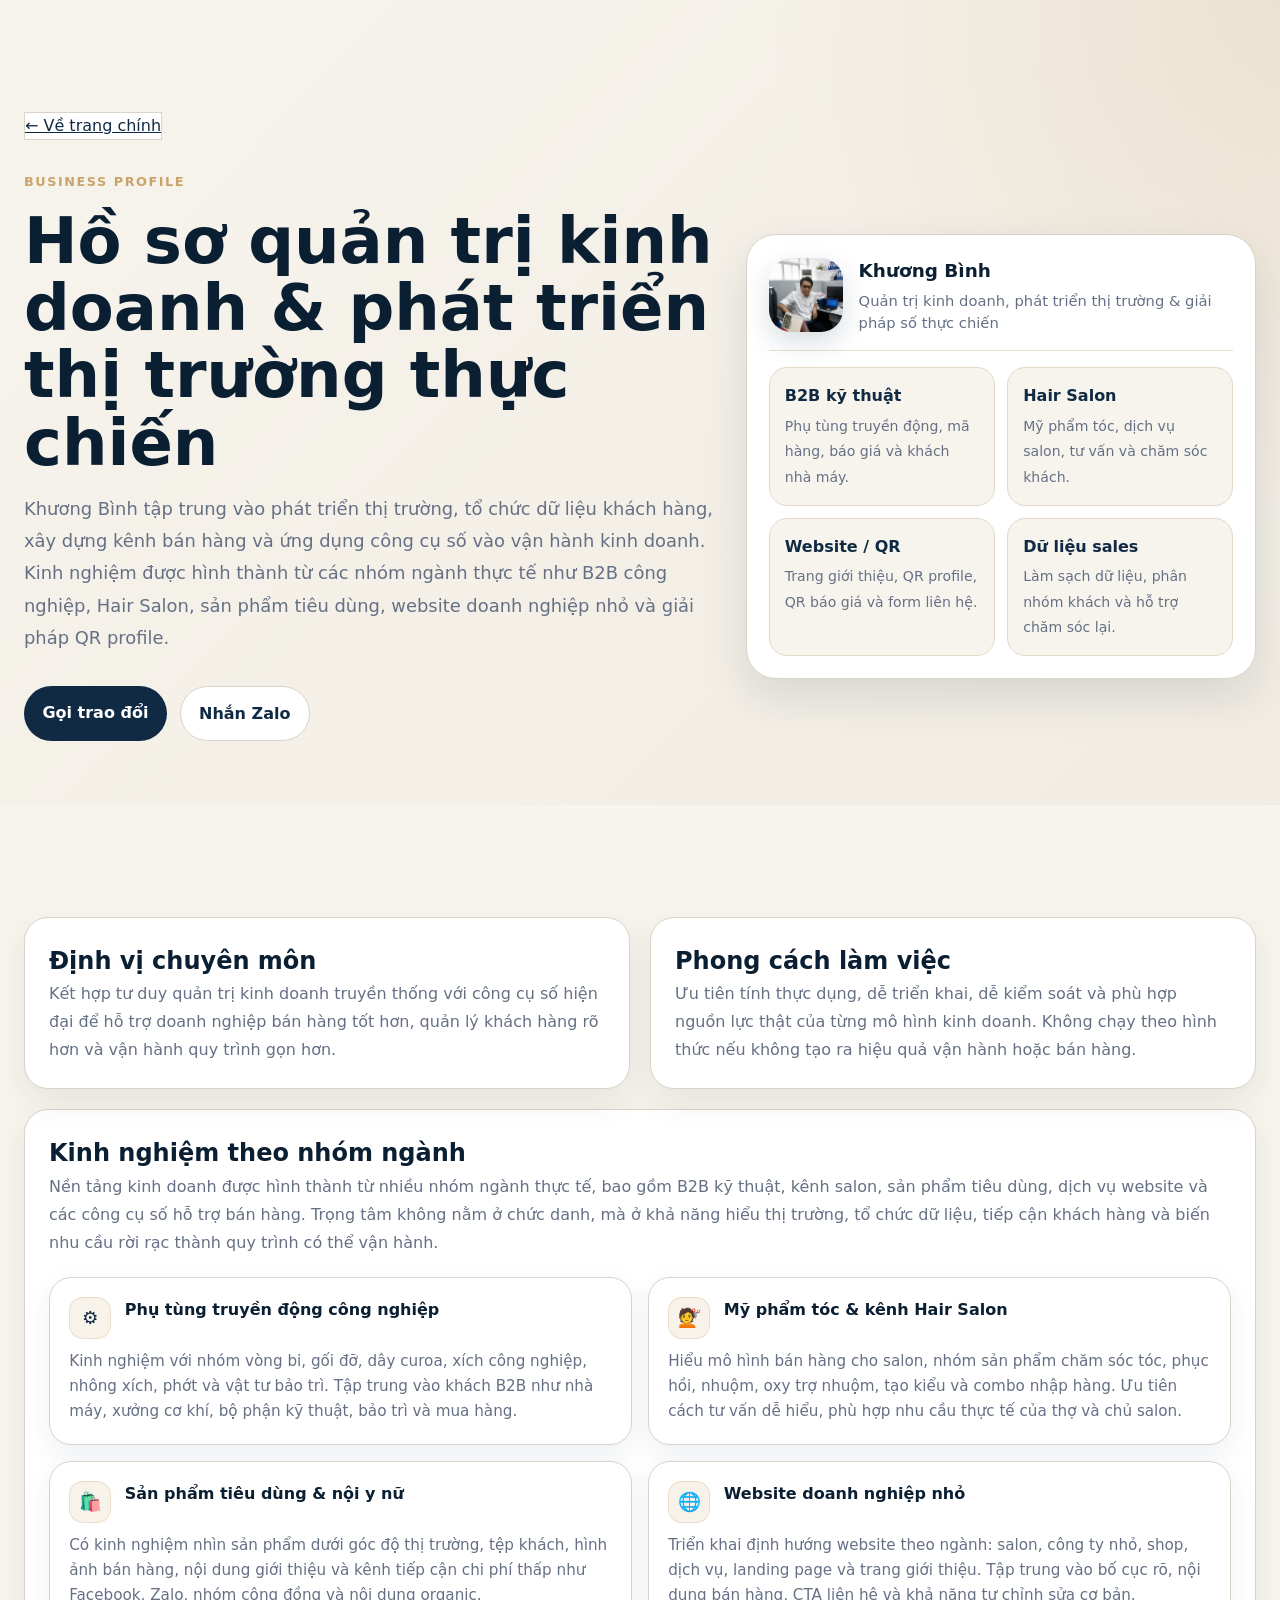
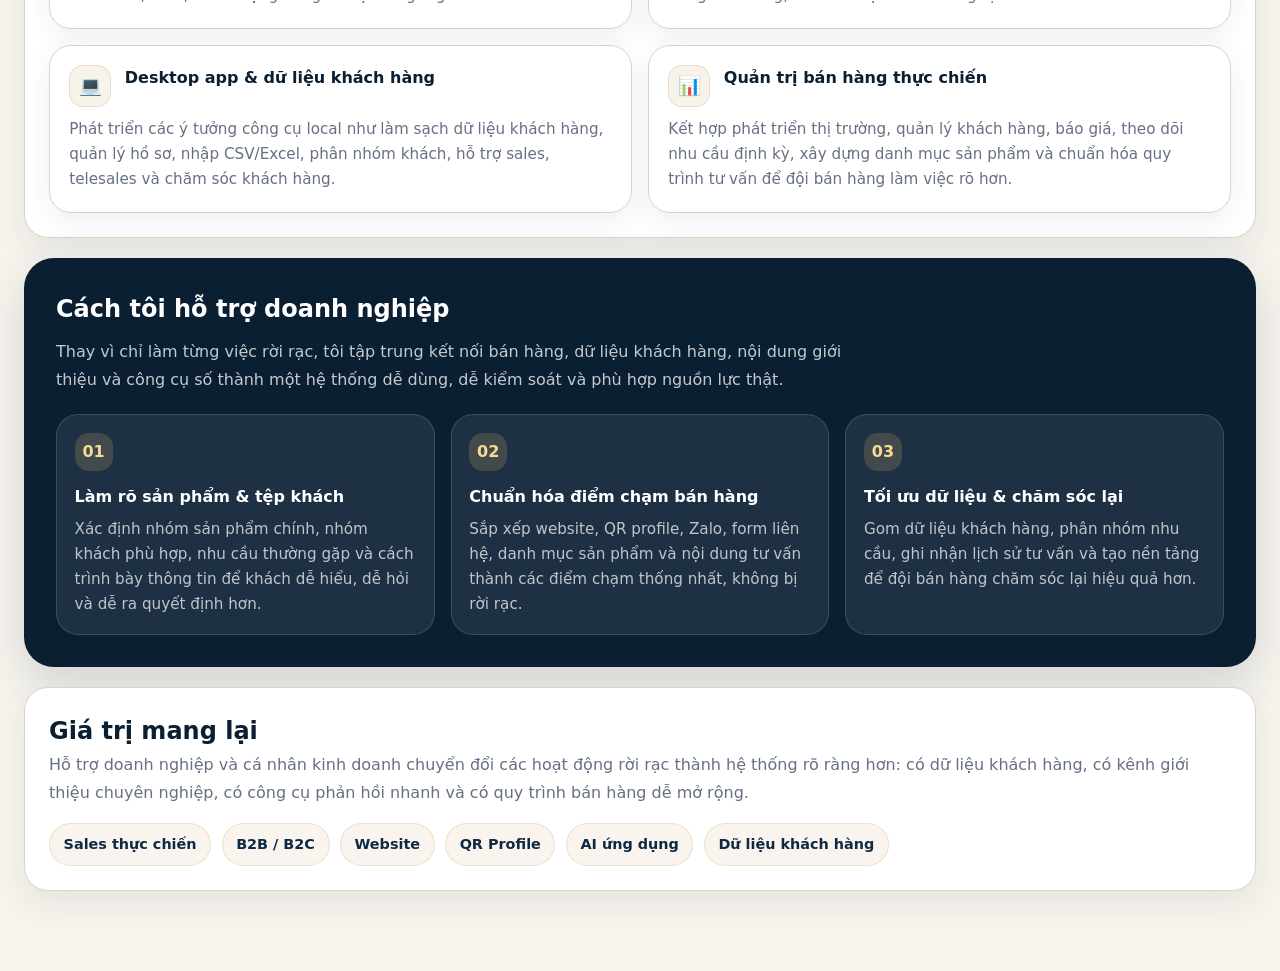
==== commit b9559560: "a a" ====
--- a/ho-so-quan-tri-kinh-doanh.html
+++ b/ho-so-quan-tri-kinh-doanh.html
@@ -147,6 +147,67 @@
         grid-template-columns: 1fr 1fr;
       }
     }
+    .support-section {
+      margin-top: 1.25rem;
+      background: #0B1F33;
+      color: #fff;
+      border-radius: 30px;
+      padding: 1.5rem;
+      box-shadow: 0 18px 45px rgba(16,42,67,.16);
+    }
+    .support-section h2 {
+      color: #fff;
+      margin-top: 0;
+      margin-bottom: .65rem;
+    }
+    .support-section > p {
+      color: rgba(255,255,255,.76);
+      line-height: 1.75;
+      max-width: 820px;
+    }
+    .support-grid {
+      display: grid;
+      grid-template-columns: 1fr;
+      gap: 1rem;
+      margin-top: 1.25rem;
+    }
+    .support-card {
+      background: rgba(255,255,255,.08);
+      border: 1px solid rgba(255,255,255,.14);
+      border-radius: 22px;
+      padding: 1.1rem;
+    }
+    .support-no {
+      display: inline-flex;
+      width: 38px;
+      height: 38px;
+      align-items: center;
+      justify-content: center;
+      border-radius: 14px;
+      background: rgba(200,164,107,.22);
+      color: #F6D99A;
+      font-weight: 900;
+      margin-bottom: .8rem;
+    }
+    .support-card h3 {
+      color: #fff;
+      margin: 0 0 .45rem;
+      font-size: 1rem;
+    }
+    .support-card p {
+      color: rgba(255,255,255,.72);
+      line-height: 1.65;
+      margin: 0;
+      font-size: .95rem;
+    }
+    @media (min-width: 768px) {
+      .support-grid {
+        grid-template-columns: repeat(3, 1fr);
+      }
+      .support-section {
+        padding: 2rem;
+      }
+    }
   </style>
 </head>
 <body class="cv-page">
@@ -304,35 +365,42 @@
           </div>
         </article>
 
-        <div class="cv-grid three">
-          <article class="cv-card">
-            <h3>Kinh nghiệm ngành</h3>
-            <ul class="cv-list">
-              <li>Phụ tùng truyền động công nghiệp</li>
-              <li>Mỹ phẩm tóc và ngành salon</li>
-              <li>Website doanh nghiệp nhỏ</li>
-              <li>Ứng dụng QR và danh thiếp điện tử</li>
-            </ul>
-          </article>
-          <article class="cv-card">
-            <h3>Năng lực chính</h3>
-            <ul class="cv-list">
-              <li>Phát triển thị trường</li>
-              <li>Xây dựng dữ liệu khách hàng</li>
-              <li>Tổ chức kênh bán hàng</li>
-              <li>Chuẩn hóa quy trình tư vấn</li>
-            </ul>
-          </article>
-          <article class="cv-card">
-            <h3>Giải pháp đang triển khai</h3>
-            <ul class="cv-list">
-              <li>Website bán hàng / giới thiệu dịch vụ</li>
-              <li>QR profile / QR báo giá</li>
-              <li>Công cụ tra mã sản phẩm B2B</li>
-              <li>App desktop quản lý dữ liệu</li>
-            </ul>
-          </article>
-        </div>
+        <article class="support-section">
+          <h2>Cách tôi hỗ trợ doanh nghiệp</h2>
+          <p>
+            Thay vì chỉ làm từng việc rời rạc, tôi tập trung kết nối bán hàng, dữ liệu khách hàng,
+            nội dung giới thiệu và công cụ số thành một hệ thống dễ dùng, dễ kiểm soát và phù hợp nguồn lực thật.
+          </p>
+
+          <div class="support-grid">
+            <div class="support-card">
+              <span class="support-no">01</span>
+              <h3>Làm rõ sản phẩm & tệp khách</h3>
+              <p>
+                Xác định nhóm sản phẩm chính, nhóm khách phù hợp, nhu cầu thường gặp và cách trình bày
+                thông tin để khách dễ hiểu, dễ hỏi và dễ ra quyết định hơn.
+              </p>
+            </div>
+
+            <div class="support-card">
+              <span class="support-no">02</span>
+              <h3>Chuẩn hóa điểm chạm bán hàng</h3>
+              <p>
+                Sắp xếp website, QR profile, Zalo, form liên hệ, danh mục sản phẩm và nội dung tư vấn
+                thành các điểm chạm thống nhất, không bị rời rạc.
+              </p>
+            </div>
+
+            <div class="support-card">
+              <span class="support-no">03</span>
+              <h3>Tối ưu dữ liệu & chăm sóc lại</h3>
+              <p>
+                Gom dữ liệu khách hàng, phân nhóm nhu cầu, ghi nhận lịch sử tư vấn và tạo nền tảng
+                để đội bán hàng chăm sóc lại hiệu quả hơn.
+              </p>
+            </div>
+          </div>
+        </article>
 
         <article class="cv-card" style="margin-top:1.25rem;">
           <h2>Giá trị mang lại</h2>
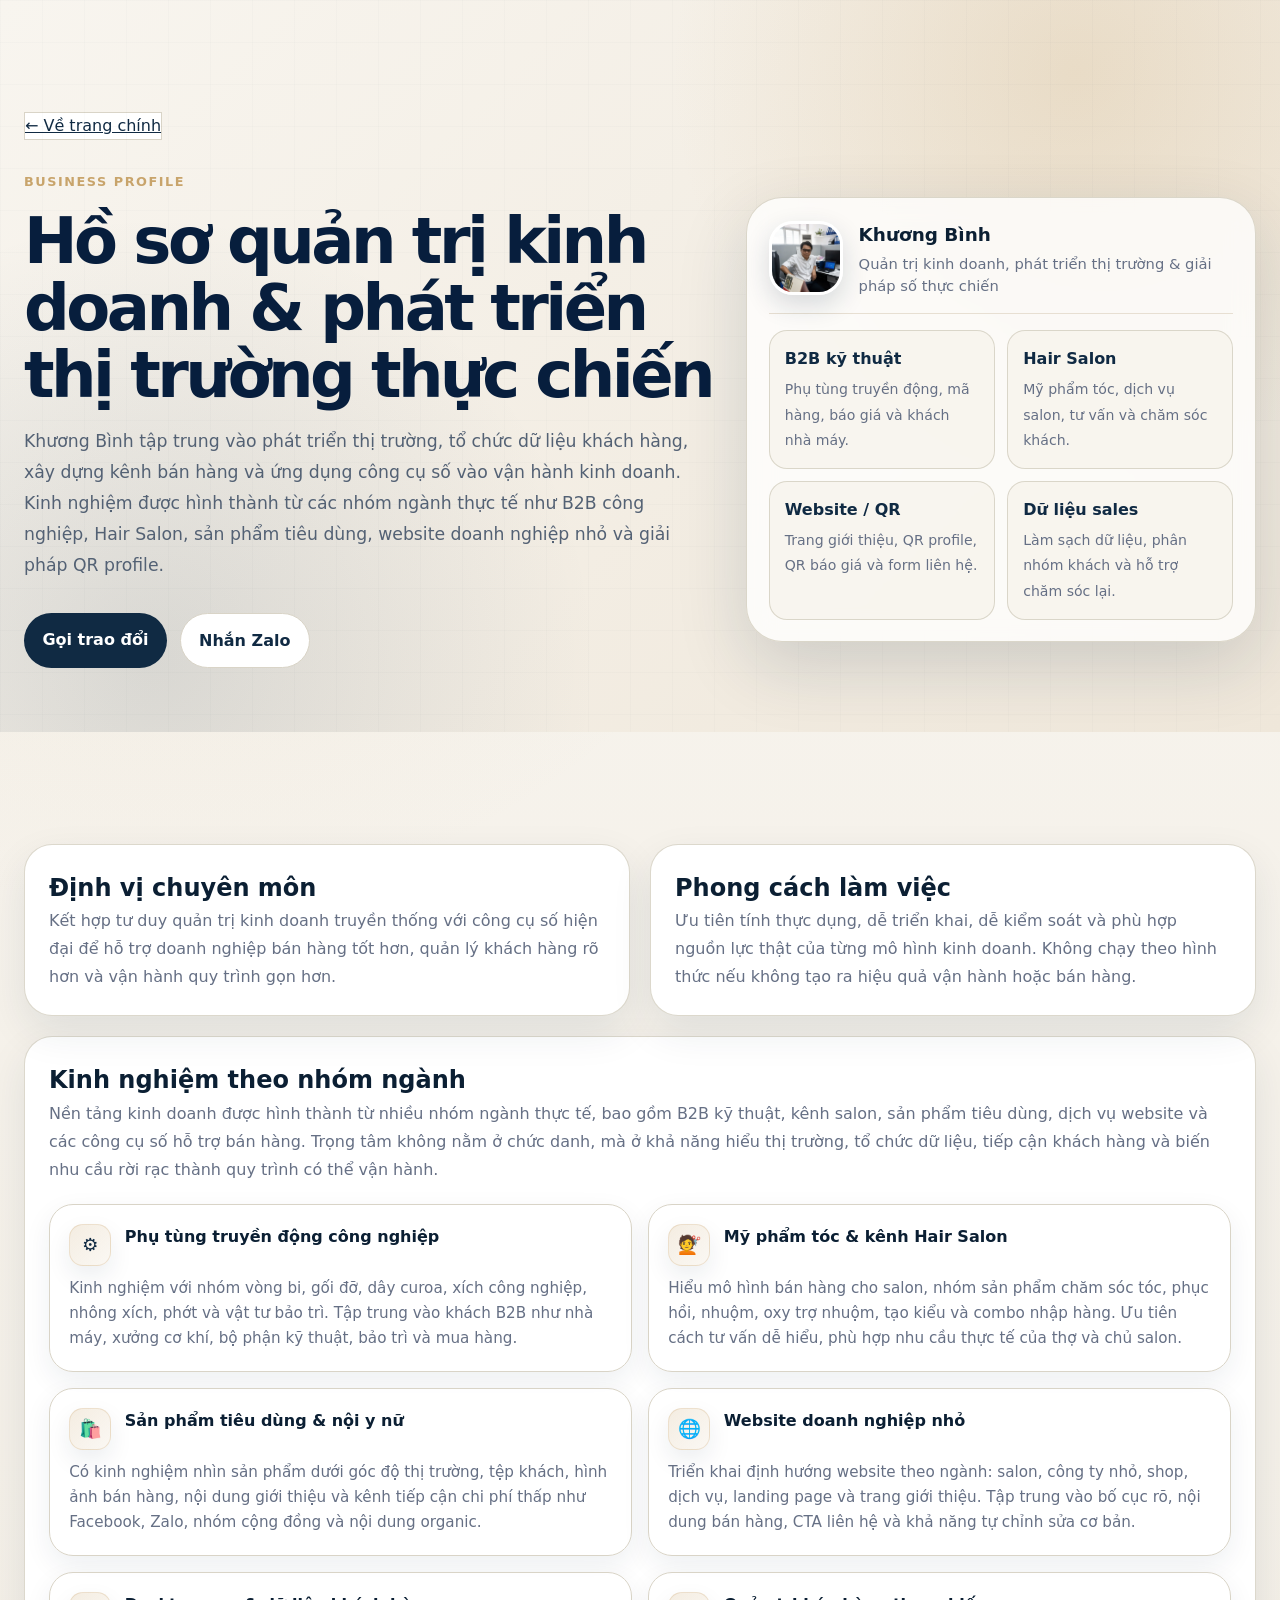
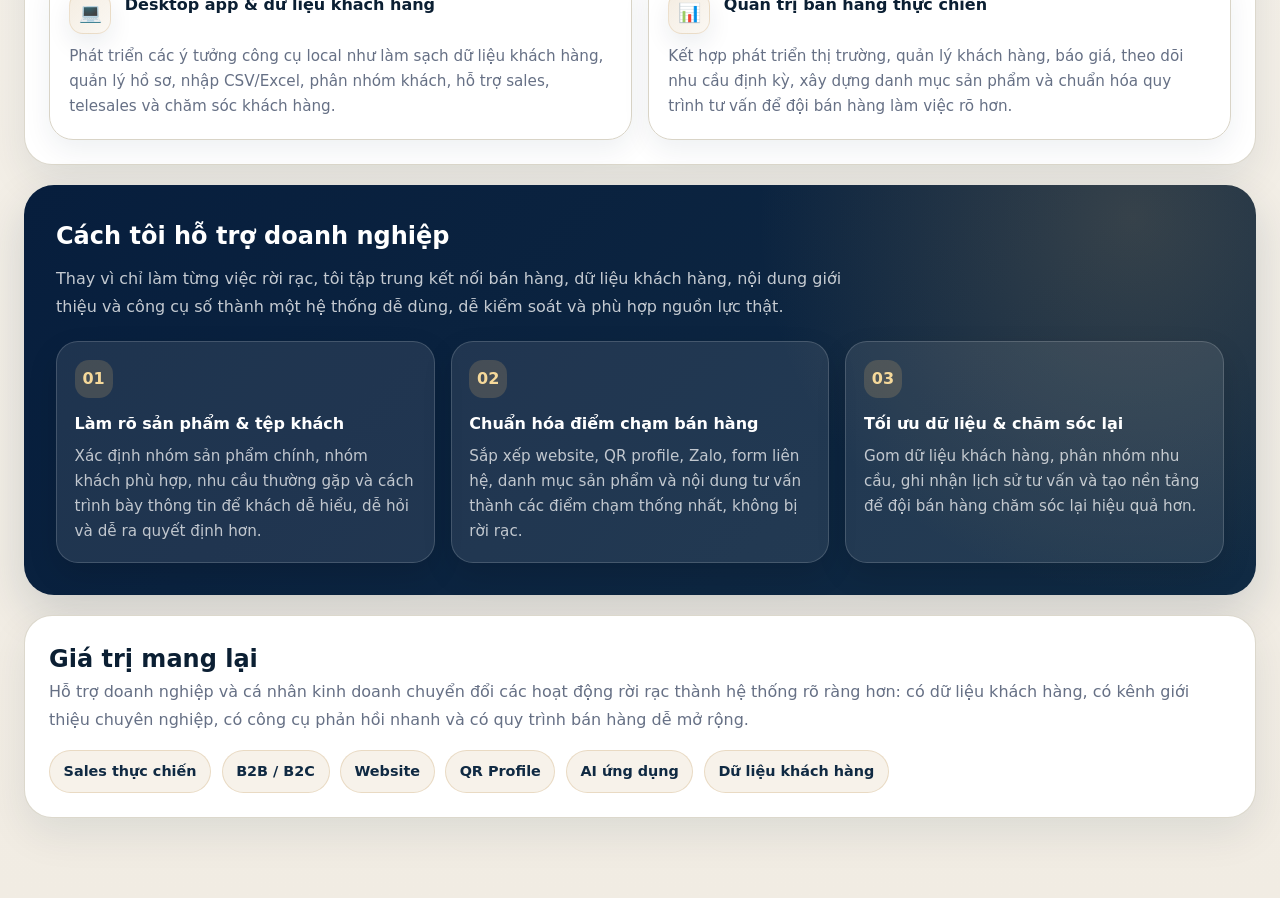
==== commit d0ce822b: "a a" ====
--- a/ho-so-quan-tri-kinh-doanh.html
+++ b/ho-so-quan-tri-kinh-doanh.html
@@ -208,6 +208,121 @@
         padding: 2rem;
       }
     }
+    /* PATCH: Premium business profile UI */
+    .cv-page {
+      background:
+        radial-gradient(circle at 12% 8%, rgba(200,164,107,.12), transparent 28%),
+        linear-gradient(180deg, #F8F5EF 0%, #F1ECE3 100%);
+    }
+
+    .cv-hero-pro {
+      position: relative;
+      overflow: hidden;
+      background:
+        radial-gradient(circle at 84% 10%, rgba(200,164,107,.24), transparent 32%),
+        radial-gradient(circle at 12% 90%, rgba(16,42,67,.12), transparent 34%),
+        linear-gradient(135deg, #F8F5EF 0%, #EFE7DA 100%);
+    }
+
+    .cv-hero-pro::before {
+      content: "";
+      position: absolute;
+      inset: 0;
+      background-image:
+        linear-gradient(rgba(16,42,67,.04) 1px, transparent 1px),
+        linear-gradient(90deg, rgba(16,42,67,.04) 1px, transparent 1px);
+      background-size: 42px 42px;
+      opacity: .42;
+      pointer-events: none;
+    }
+
+    .cv-hero-inner {
+      position: relative;
+      z-index: 1;
+    }
+
+    .cv-title {
+      color: #071E3D;
+      letter-spacing: -.055em;
+      max-width: 820px;
+    }
+
+    .cv-lead {
+      color: #536174;
+      font-size: 1.08rem;
+      max-width: 760px;
+    }
+
+    .cv-hero-panel {
+      background: rgba(255,255,255,.78);
+      border: 1px solid rgba(217,212,199,.95);
+      border-radius: 36px;
+      box-shadow: 0 24px 70px rgba(16,42,67,.16);
+      backdrop-filter: blur(14px);
+    }
+
+    .cv-profile-box img {
+      border-radius: 24px;
+      border: 3px solid #fff;
+    }
+
+    .cv-metric {
+      background: rgba(247,244,237,.88);
+      border: 1px solid rgba(217,212,199,.95);
+      transition: transform .25s ease, box-shadow .25s ease, border-color .25s ease;
+    }
+
+    .cv-metric:hover {
+      transform: translateY(-3px);
+      border-color: rgba(200,164,107,.55);
+      box-shadow: 0 12px 28px rgba(16,42,67,.1);
+    }
+
+    .cv-card {
+      border-radius: 28px;
+      border: 1px solid rgba(217,212,199,.9);
+      box-shadow: 0 16px 42px rgba(16,42,67,.09);
+    }
+
+    .industry-card {
+      border-radius: 24px;
+      background: rgba(255,255,255,.88);
+      transition: transform .25s ease, box-shadow .25s ease, border-color .25s ease;
+    }
+
+    .industry-card:hover {
+      transform: translateY(-4px);
+      border-color: rgba(200,164,107,.55);
+      box-shadow: 0 18px 42px rgba(16,42,67,.12);
+    }
+
+    .industry-icon {
+      background: linear-gradient(135deg, rgba(200,164,107,.2), rgba(200,164,107,.08));
+      box-shadow: 0 10px 24px rgba(16,42,67,.08);
+    }
+
+    .support-section {
+      background:
+        radial-gradient(circle at 90% 8%, rgba(200,164,107,.22), transparent 32%),
+        linear-gradient(135deg, #071E3D 0%, #102A43 100%);
+    }
+
+    .support-card {
+      background: rgba(255,255,255,.09);
+      border: 1px solid rgba(255,255,255,.16);
+      box-shadow: 0 12px 30px rgba(0,0,0,.12);
+      transition: transform .25s ease, background .25s ease;
+    }
+
+    .support-card:hover {
+      transform: translateY(-4px);
+      background: rgba(255,255,255,.12);
+    }
+
+    .cv-badge {
+      background: rgba(200,164,107,.14);
+      border-color: rgba(200,164,107,.3);
+    }
   </style>
 </head>
 <body class="cv-page">
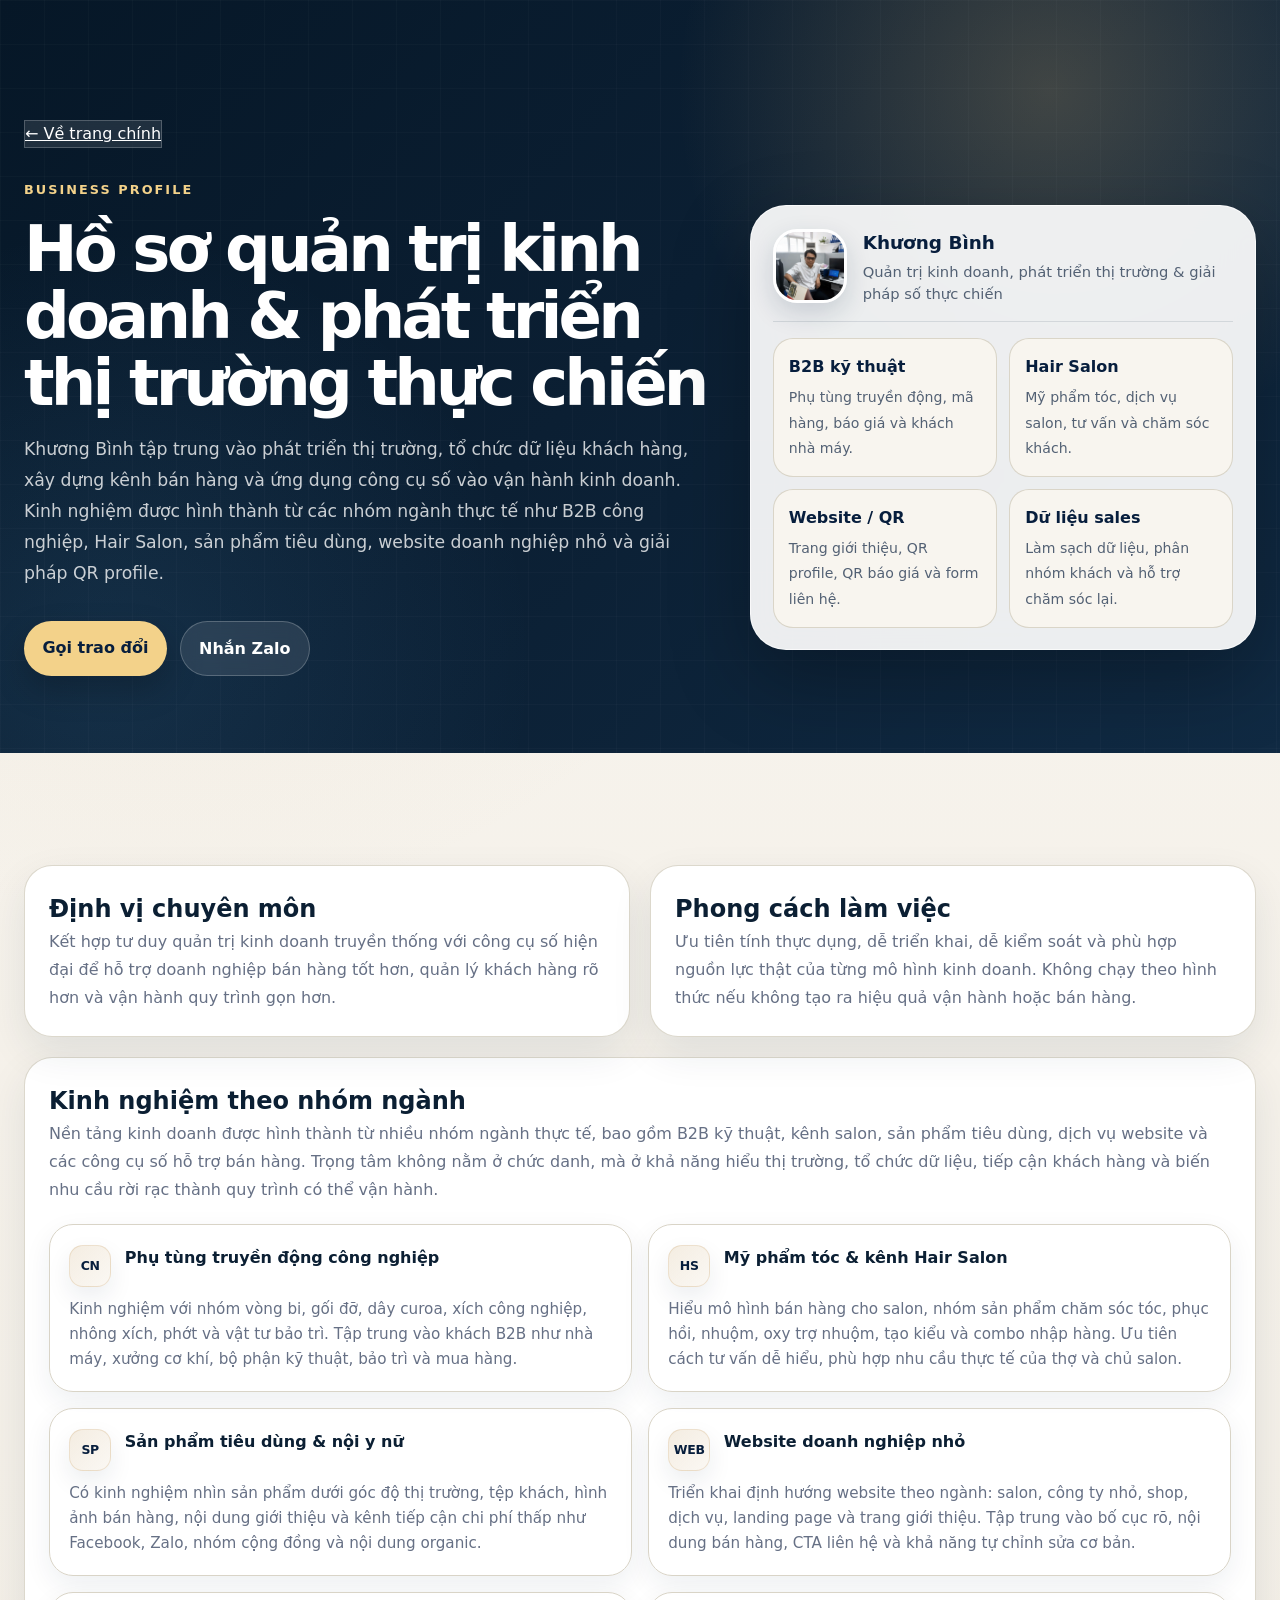
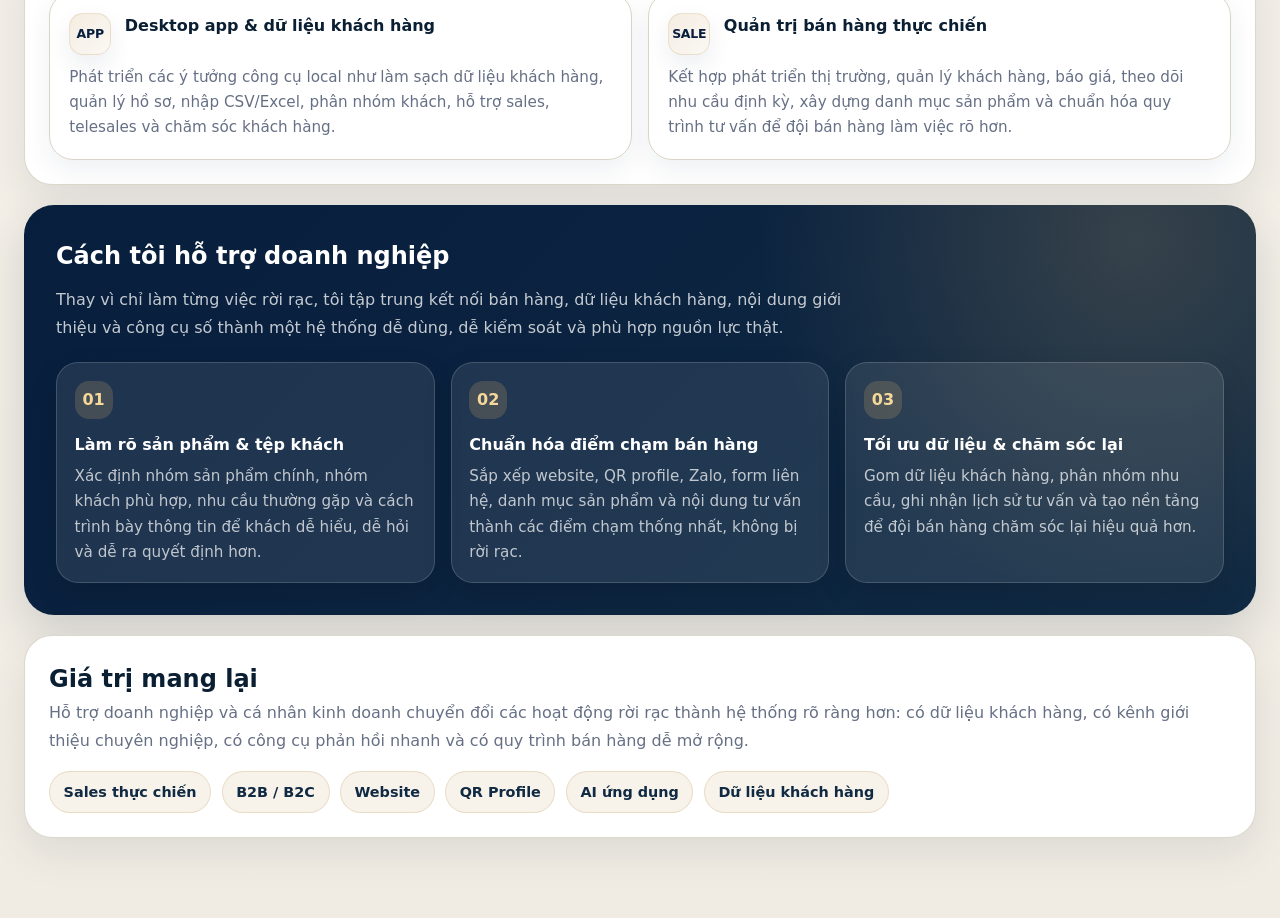
==== commit 2c69c971: "a a" ====
--- a/ho-so-quan-tri-kinh-doanh.html
+++ b/ho-so-quan-tri-kinh-doanh.html
@@ -323,6 +323,113 @@
       background: rgba(200,164,107,.14);
       border-color: rgba(200,164,107,.3);
     }
+    /* PATCH: Executive dark hero for business profile */
+    .cv-hero-pro {
+      position: relative;
+      padding: 7.5rem 0 4.8rem;
+      overflow: hidden;
+      background:
+        radial-gradient(circle at 82% 12%, rgba(200,164,107,.28), transparent 30%),
+        radial-gradient(circle at 8% 88%, rgba(99,179,237,.12), transparent 32%),
+        linear-gradient(135deg, #061727 0%, #0B1F33 48%, #102A43 100%);
+      color: #fff;
+    }
+
+    .cv-hero-pro::before {
+      content: "";
+      position: absolute;
+      inset: 0;
+      background-image:
+        linear-gradient(rgba(255,255,255,.045) 1px, transparent 1px),
+        linear-gradient(90deg, rgba(255,255,255,.045) 1px, transparent 1px);
+      background-size: 44px 44px;
+      opacity: .5;
+      pointer-events: none;
+    }
+
+    .cv-hero-inner {
+      position: relative;
+      z-index: 1;
+      gap: 2.6rem;
+    }
+
+    .cv-hero-copy {
+      max-width: 780px;
+    }
+
+    .cv-kicker {
+      color: #F3D28A;
+      letter-spacing: .16em;
+    }
+
+    .cv-title {
+      color: #FFFFFF;
+      max-width: 840px;
+      letter-spacing: -.06em;
+      text-wrap: balance;
+    }
+
+    .cv-lead {
+      color: rgba(255,255,255,.78);
+      max-width: 760px;
+      font-size: 1.08rem;
+    }
+
+    .cv-hero-pro .cv-secondary {
+      background: rgba(255,255,255,.1);
+      color: #fff;
+      border: 1px solid rgba(255,255,255,.22);
+      backdrop-filter: blur(10px);
+    }
+
+    .cv-hero-pro .cv-primary {
+      background: #F3D28A;
+      color: #071E3D;
+      box-shadow: 0 14px 32px rgba(0,0,0,.22);
+    }
+
+    .cv-hero-panel {
+      position: relative;
+      z-index: 1;
+      background: rgba(255,255,255,.92);
+      border: 1px solid rgba(255,255,255,.72);
+      border-radius: 36px;
+      box-shadow: 0 28px 80px rgba(0,0,0,.28);
+      backdrop-filter: blur(18px);
+    }
+
+    .cv-profile-name {
+      color: #071E3D;
+    }
+
+    .cv-profile-role {
+      color: #536174;
+    }
+
+    .cv-profile-box {
+      border-bottom-color: rgba(16,42,67,.12);
+    }
+
+    .cv-metric {
+      background: #F8F5EF;
+      border: 1px solid rgba(217,212,199,.95);
+      border-radius: 20px;
+    }
+
+    .cv-metric strong {
+      color: #071E3D;
+    }
+
+    .cv-metric span {
+      color: #536174;
+    }
+
+    .industry-icon {
+      font-size: .78rem;
+      font-weight: 900;
+      letter-spacing: -.02em;
+      color: #071E3D;
+    }
   </style>
 </head>
 <body class="cv-page">
@@ -410,7 +517,7 @@
           <div class="industry-grid">
             <div class="industry-card">
               <div class="industry-head">
-                <span class="industry-icon">⚙️</span>
+                <span class="industry-icon">CN</span>
                 <h3>Phụ tùng truyền động công nghiệp</h3>
               </div>
               <p>
@@ -422,7 +529,7 @@
 
             <div class="industry-card">
               <div class="industry-head">
-                <span class="industry-icon">💇</span>
+                <span class="industry-icon">HS</span>
                 <h3>Mỹ phẩm tóc & kênh Hair Salon</h3>
               </div>
               <p>
@@ -434,7 +541,7 @@
 
             <div class="industry-card">
               <div class="industry-head">
-                <span class="industry-icon">🛍️</span>
+                <span class="industry-icon">SP</span>
                 <h3>Sản phẩm tiêu dùng & nội y nữ</h3>
               </div>
               <p>
@@ -446,7 +553,7 @@
 
             <div class="industry-card">
               <div class="industry-head">
-                <span class="industry-icon">🌐</span>
+                <span class="industry-icon">WEB</span>
                 <h3>Website doanh nghiệp nhỏ</h3>
               </div>
               <p>
@@ -458,7 +565,7 @@
 
             <div class="industry-card">
               <div class="industry-head">
-                <span class="industry-icon">💻</span>
+                <span class="industry-icon">APP</span>
                 <h3>Desktop app & dữ liệu khách hàng</h3>
               </div>
               <p>
@@ -469,7 +576,7 @@
 
             <div class="industry-card">
               <div class="industry-head">
-                <span class="industry-icon">📊</span>
+                <span class="industry-icon">SALE</span>
                 <h3>Quản trị bán hàng thực chiến</h3>
               </div>
               <p>
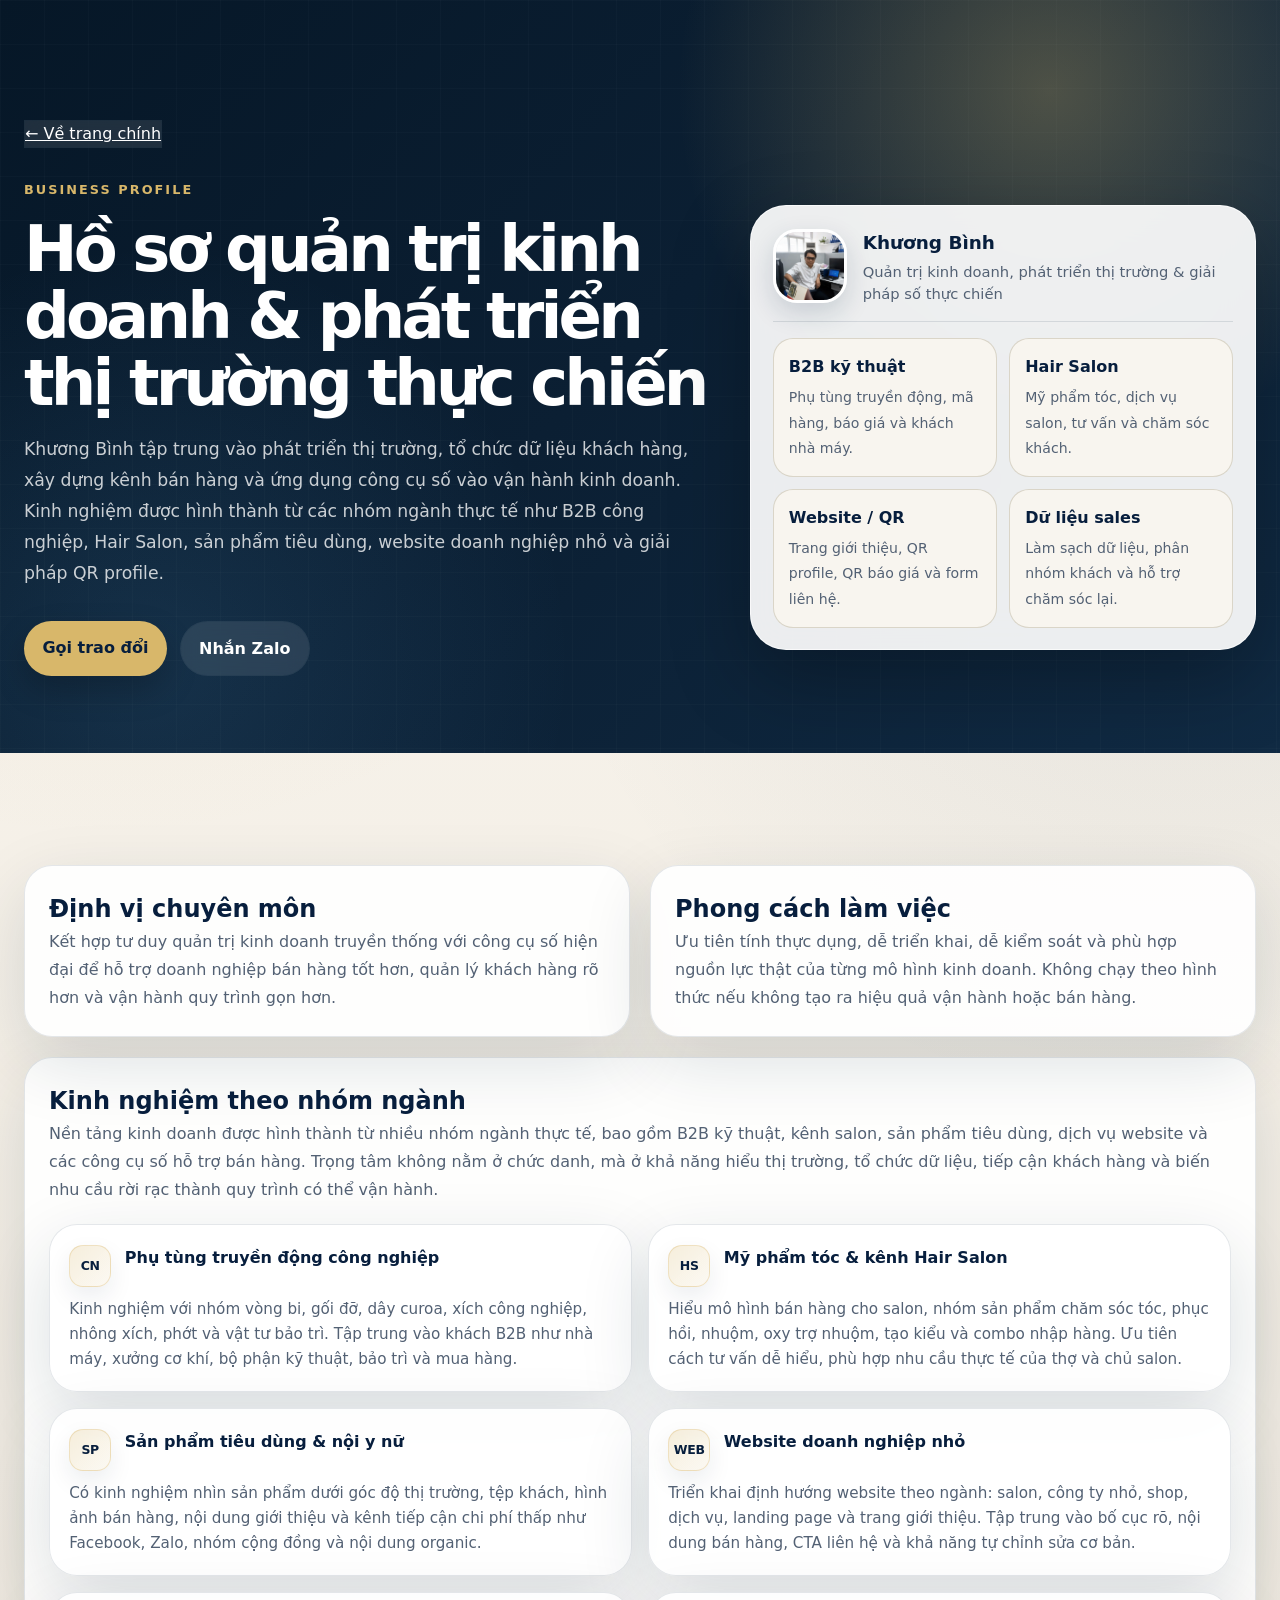
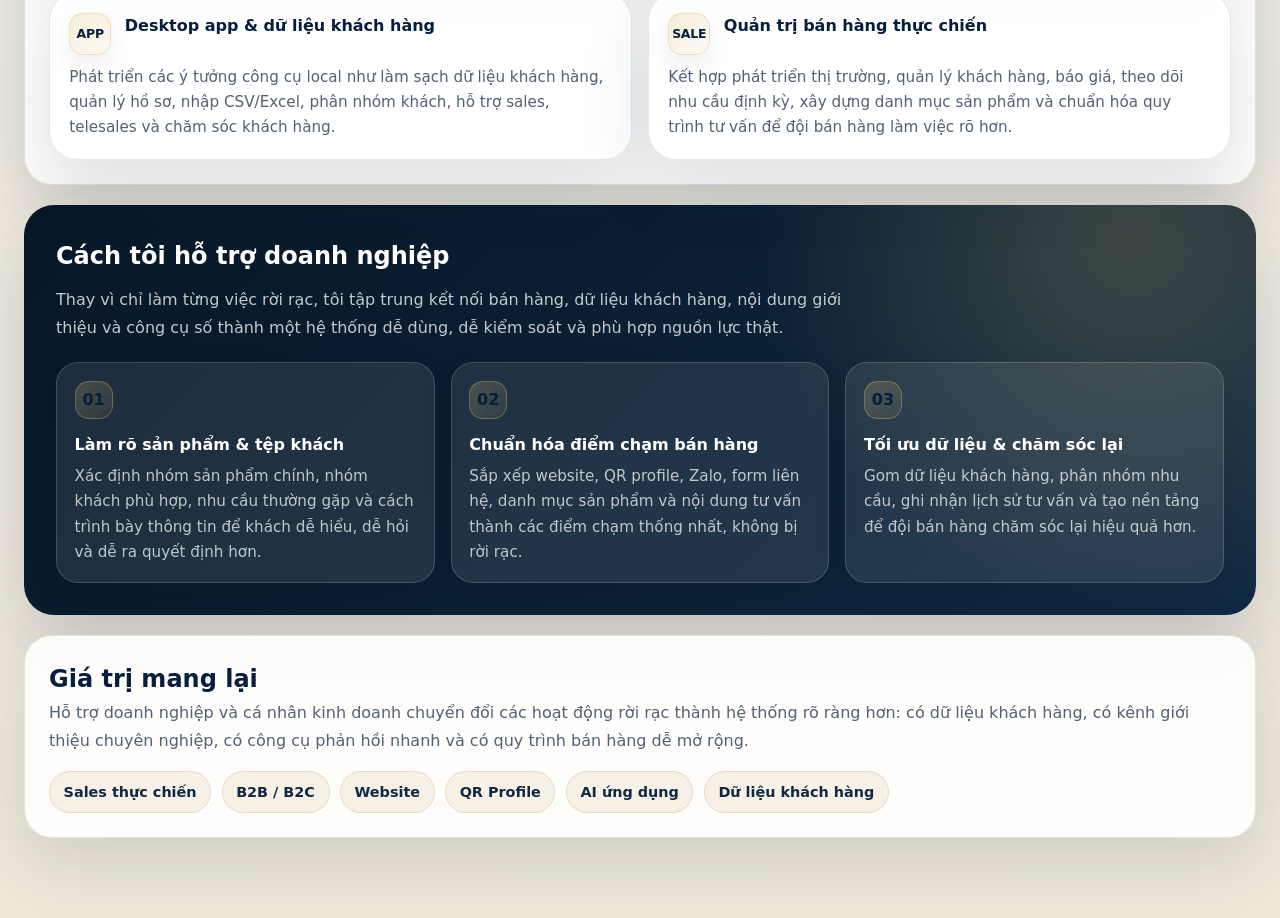
==== commit f20f9837: "add shared premium style for profile pages" ====
--- a/ho-so-quan-tri-kinh-doanh.html
+++ b/ho-so-quan-tri-kinh-doanh.html
@@ -431,6 +431,7 @@
       color: #071E3D;
     }
   </style>
+  <link rel="stylesheet" href="assets/css/profile-pages.css" />
 </head>
 <body class="cv-page">
   <main>
--- a/assets/css/profile-pages.css
+++ b/assets/css/profile-pages.css
@@ -0,0 +1,153 @@
+:root {
+  --profile-ink: #071E3D;
+  --profile-navy: #0B1F33;
+  --profile-navy-2: #102A43;
+  --profile-cream: #F8F5EF;
+  --profile-cream-2: #EFE7DA;
+  --profile-gold: #D8B76A;
+  --profile-muted: #536174;
+  --profile-border: rgba(16, 42, 67, 0.12);
+  --profile-shadow: 0 24px 70px rgba(16, 42, 67, 0.14);
+}
+
+body.cv-page,
+body:has(.sample-hero-pro) {
+  background:
+    radial-gradient(circle at 8% 6%, rgba(216,183,106,.16), transparent 26%),
+    radial-gradient(circle at 92% 18%, rgba(16,42,67,.08), transparent 28%),
+    linear-gradient(180deg, var(--profile-cream) 0%, var(--profile-cream-2) 100%) !important;
+  color: var(--profile-ink);
+}
+
+.cv-hero-pro,
+.sample-hero-pro {
+  position: relative;
+  overflow: hidden;
+  background:
+    radial-gradient(circle at 82% 12%, rgba(216,183,106,.32), transparent 30%),
+    radial-gradient(circle at 12% 88%, rgba(99,179,237,.13), transparent 32%),
+    linear-gradient(135deg, #061727 0%, #0B1F33 48%, #102A43 100%) !important;
+  color: #fff !important;
+}
+
+.cv-hero-pro::before,
+.sample-hero-pro::before {
+  content: "";
+  position: absolute;
+  inset: 0;
+  background-image:
+    linear-gradient(rgba(255,255,255,.045) 1px, transparent 1px),
+    linear-gradient(90deg, rgba(255,255,255,.045) 1px, transparent 1px);
+  background-size: 44px 44px;
+  opacity: .45;
+  pointer-events: none;
+}
+
+.cv-hero-inner,
+.sample-hero-inner {
+  position: relative;
+  z-index: 1;
+}
+
+.cv-kicker,
+.sample-kicker {
+  color: var(--profile-gold) !important;
+  letter-spacing: .16em !important;
+  font-weight: 900 !important;
+}
+
+.cv-title,
+.sample-title {
+  color: #fff !important;
+  letter-spacing: -.06em !important;
+  text-wrap: balance;
+}
+
+.cv-lead,
+.sample-lead {
+  color: rgba(255,255,255,.78) !important;
+  max-width: 760px;
+}
+
+.cv-hero-panel,
+.sample-preview-panel {
+  background: rgba(255,255,255,.92) !important;
+  border: 1px solid rgba(255,255,255,.72) !important;
+  border-radius: 36px !important;
+  box-shadow: 0 28px 80px rgba(0,0,0,.28) !important;
+  backdrop-filter: blur(18px);
+}
+
+.cv-card,
+.industry-card,
+.sample-card {
+  background: rgba(255,255,255,.9) !important;
+  border: 1px solid rgba(16,42,67,.11) !important;
+  border-radius: 28px !important;
+  box-shadow: var(--profile-shadow) !important;
+}
+
+.industry-card,
+.sample-card,
+.cv-metric,
+.support-card {
+  transition: transform .25s ease, box-shadow .25s ease, border-color .25s ease, background .25s ease;
+}
+
+.industry-card:hover,
+.sample-card:hover,
+.cv-metric:hover,
+.support-card:hover {
+  transform: translateY(-4px);
+  border-color: rgba(216,183,106,.6) !important;
+  box-shadow: 0 28px 80px rgba(16,42,67,.18) !important;
+}
+
+.industry-icon,
+.support-no {
+  background: linear-gradient(135deg, rgba(216,183,106,.24), rgba(216,183,106,.08)) !important;
+  border: 1px solid rgba(216,183,106,.34) !important;
+  color: var(--profile-ink) !important;
+  font-weight: 900 !important;
+}
+
+.support-section,
+.cta-box {
+  background:
+    radial-gradient(circle at 90% 8%, rgba(216,183,106,.24), transparent 32%),
+    linear-gradient(135deg, #061727 0%, #102A43 100%) !important;
+  box-shadow: 0 28px 80px rgba(16,42,67,.2) !important;
+}
+
+.cv-primary,
+.cta-primary {
+  background: var(--profile-gold) !important;
+  color: var(--profile-ink) !important;
+  box-shadow: 0 14px 32px rgba(0,0,0,.18);
+}
+
+.cv-secondary,
+.back-link,
+.cta-secondary {
+  border: 1px solid rgba(16,42,67,.14) !important;
+}
+
+.sample-phone {
+  background:
+    radial-gradient(circle at 84% 8%, rgba(216,183,106,.42), transparent 26%),
+    linear-gradient(160deg, #061727 0%, #102A43 48%, #0B1F33 100%) !important;
+}
+
+.sample-body h3,
+.cv-card h2,
+.cv-card h3,
+.industry-card h3 {
+  color: var(--profile-ink) !important;
+}
+
+.sample-body p,
+.cv-card p,
+.cv-card li,
+.industry-card p {
+  color: var(--profile-muted) !important;
+}
